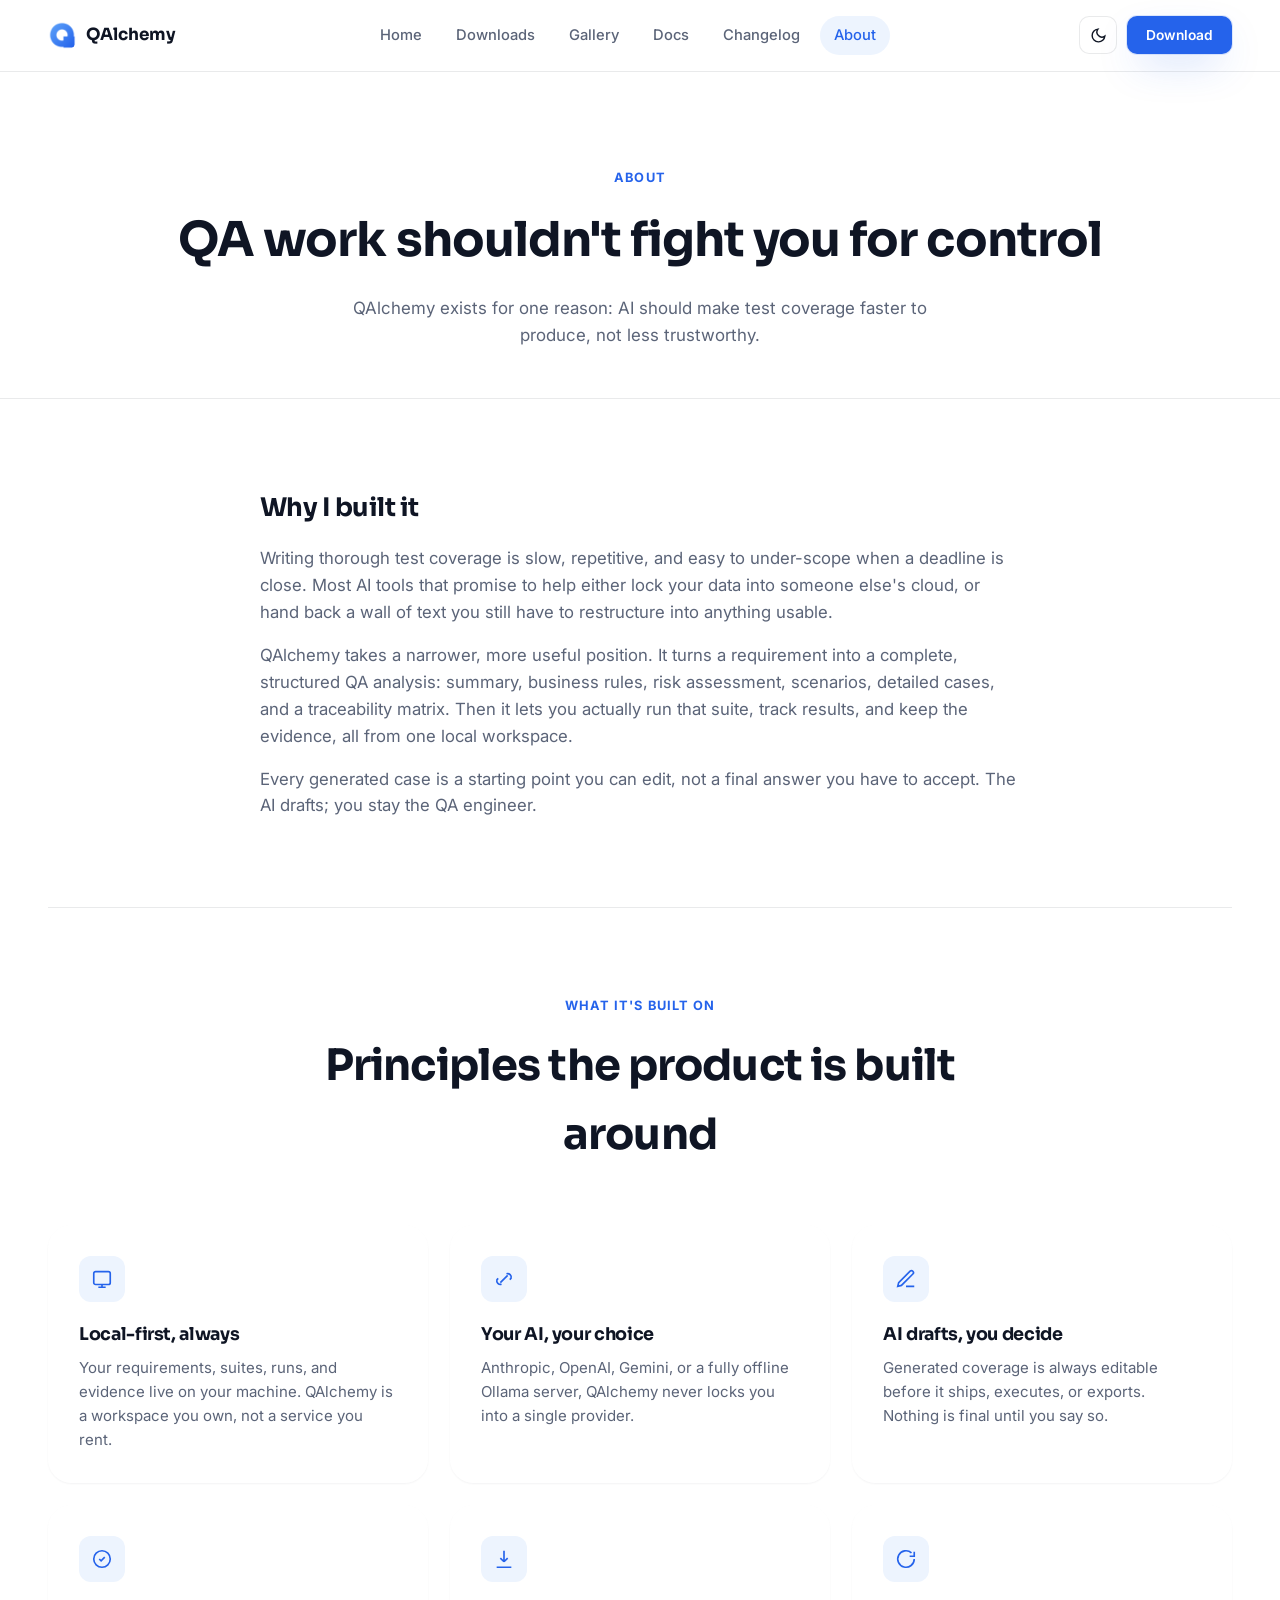
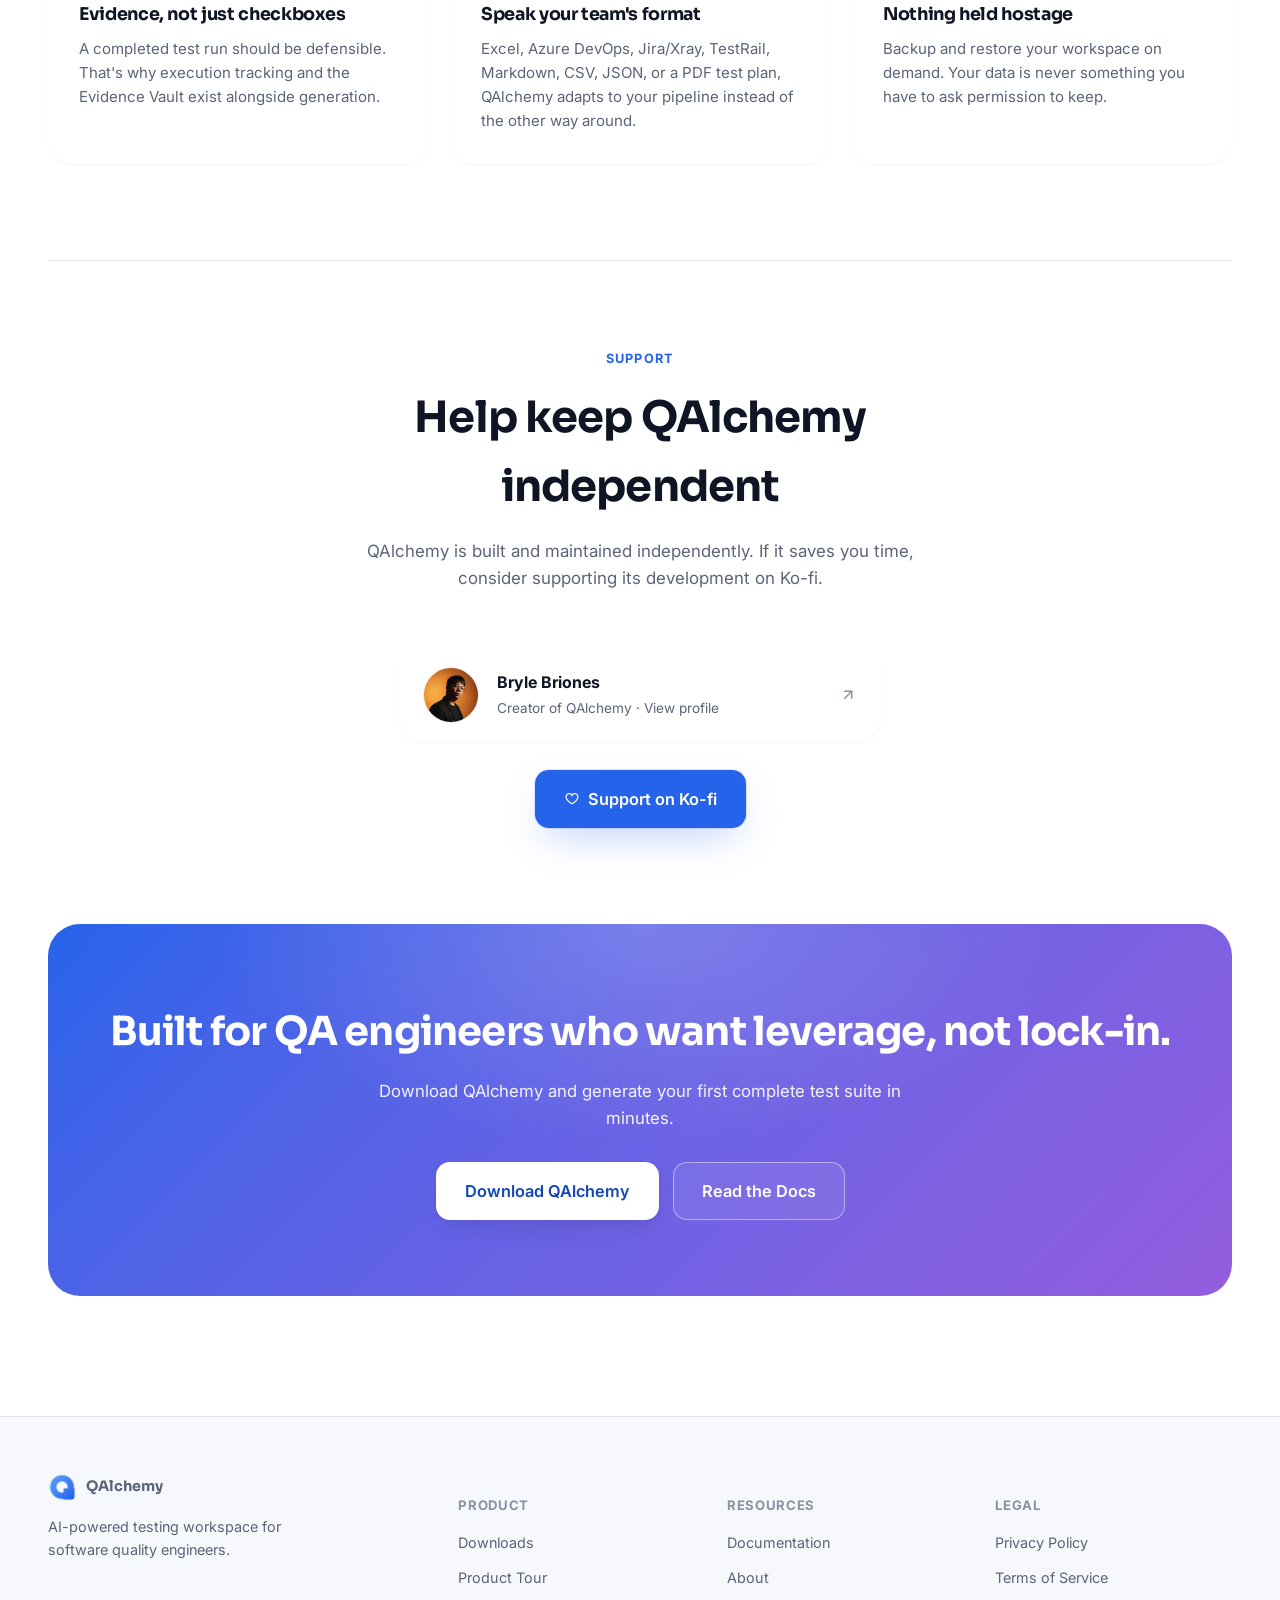
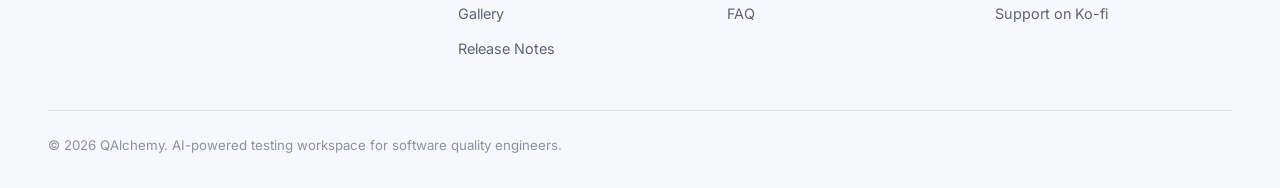
==== about.html @ 8764070a "Rebuild full multi-page marketing site Replaces the Coming Soon placeholder with a complete site: la" ====
<!DOCTYPE html>
<html lang="en">
<head>
<meta charset="UTF-8">
<meta name="viewport" content="width=device-width, initial-scale=1">
<title>About | QAlchemy</title>
<meta name="description" content="QAlchemy is a local-first desktop workspace that turns requirements into complete QA test suites, built for QA engineers who want AI leverage without giving up control.">
<link rel="canonical" href="https://qalchemy.vercel.app/about.html">
<meta property="og:type" content="website">
<meta property="og:site_name" content="QAlchemy">
<meta property="og:title" content="About | QAlchemy">
<meta property="og:description" content="QAlchemy is a local-first desktop workspace that turns requirements into complete QA test suites, built for QA engineers who want AI leverage without giving up control.">
<meta property="og:url" content="https://qalchemy.vercel.app/about.html">
<meta property="og:image" content="https://qalchemy.vercel.app/assets/screenshots/dashboard.png">
<meta name="twitter:card" content="summary_large_image">
<meta name="twitter:title" content="About | QAlchemy">
<meta name="twitter:description" content="QAlchemy is a local-first desktop workspace that turns requirements into complete QA test suites, built for QA engineers who want AI leverage without giving up control.">
<meta name="twitter:image" content="https://qalchemy.vercel.app/assets/screenshots/dashboard.png">
<meta name="theme-color" content="#3d5afe">
<link rel="icon" href="assets/qalchemy-logo.png">
<link rel="preconnect" href="https://fonts.googleapis.com">
<link rel="preconnect" href="https://fonts.gstatic.com" crossorigin>
<link href="https://fonts.googleapis.com/css2?family=Sora:wght@600;700;800&family=Inter:wght@400;500;600;700&family=JetBrains+Mono:wght@400;500&display=swap" rel="stylesheet">
<link rel="stylesheet" href="assets/css/main.css">
</head>
<body>

<header class="site-nav">
  <div class="wrap">
    <a href="index.html" class="brand">
      <img src="assets/qalchemy-logo.png" alt="QAlchemy logo">
      QAlchemy
    </a>
    <nav class="nav-links">
      <a href="index.html">Home</a>
      <a href="downloads.html">Downloads</a>
      <a href="gallery.html">Gallery</a>
      <a href="docs.html">Docs</a>
      <a href="changelog.html">Changelog</a>
      <a href="about.html" class="active">About</a>
    <a href="downloads.html" class="btn btn-primary mobile-cta">Download QAlchemy</a>
    </nav>
    <div class="nav-right">
      <button class="nav-toggle" id="navToggle" aria-label="Toggle menu" aria-expanded="false">
        <svg viewBox="0 0 24 24" fill="none" stroke="currentColor" stroke-width="2"><path d="M4 7h16M4 12h16M4 17h16"/></svg>
      </button>
      <button class="theme-btn" id="themeToggle" aria-label="Toggle dark mode">
        <svg id="iconMoon" viewBox="0 0 24 24" fill="none" stroke="currentColor" stroke-width="2"><path d="M21 12.79A9 9 0 1 1 11.21 3 7 7 0 0 0 21 12.79z"/></svg>
        <svg id="iconSun" style="display:none" viewBox="0 0 24 24" fill="none" stroke="currentColor" stroke-width="2"><circle cx="12" cy="12" r="4"/><path d="M12 2v2M12 20v2M4.93 4.93l1.41 1.41M17.66 17.66l1.41 1.41M2 12h2M20 12h2M6.34 17.66l-1.41 1.41M19.07 4.93l-1.41 1.41"/></svg>
      </button>
      <a href="downloads.html" class="btn btn-primary">Download</a>
    </div>
  </div>
</header>

<div class="page-header">
  <div class="wrap">
    <span class="kicker">About</span>
    <h1>QA work shouldn't fight you for control</h1>
    <p>QAlchemy exists for one reason: AI should make test coverage faster to produce, not less trustworthy.</p>
  </div>
</div>

<main class="wrap">

  <section style="padding: 88px 0; max-width: 760px; margin: 0 auto;">
    <div class="reveal">
      <h2 style="font-size:1.6rem; font-weight:700; margin-bottom:18px;">Why I built it</h2>
      <p style="color:var(--fg-muted); font-size:1.05rem; margin-bottom:16px;">Writing thorough test coverage is slow, repetitive, and easy to under-scope when a deadline is close. Most AI tools that promise to help either lock your data into someone else's cloud, or hand back a wall of text you still have to restructure into anything usable.</p>
      <p style="color:var(--fg-muted); font-size:1.05rem; margin-bottom:16px;">QAlchemy takes a narrower, more useful position. It turns a requirement into a complete, structured QA analysis: summary, business rules, risk assessment, scenarios, detailed cases, and a traceability matrix. Then it lets you actually run that suite, track results, and keep the evidence, all from one local workspace.</p>
      <p style="color:var(--fg-muted); font-size:1.05rem;">Every generated case is a starting point you can edit, not a final answer you have to accept. The AI drafts; you stay the QA engineer.</p>
    </div>
  </section>

  <section style="padding: 0 0 96px; border-top:1px solid var(--border);">
    <div class="section-head reveal" style="padding-top:88px;">
      <span class="kicker">What It's Built On</span>
      <h2>Principles the product is built around</h2>
    </div>
    <div class="card-grid reveal">
      <div class="feature-card">
        <div class="feature-icon"><svg viewBox="0 0 24 24" fill="none" stroke="currentColor" stroke-width="1.8"><rect x="3" y="4" width="18" height="14" rx="2"/><path d="M8 21h8M12 18v3"/></svg></div>
        <h3>Local-first, always</h3>
        <p>Your requirements, suites, runs, and evidence live on your machine. QAlchemy is a workspace you own, not a service you rent.</p>
      </div>
      <div class="feature-card">
        <div class="feature-icon"><svg viewBox="0 0 24 24" fill="none" stroke="currentColor" stroke-width="1.8"><path d="M14.7 6.3a4 4 0 015 5l-1.4 1.4M9.3 17.7a4 4 0 01-5-5l1.4-1.4"/><path d="M8 16l8-8"/></svg></div>
        <h3>Your AI, your choice</h3>
        <p>Anthropic, OpenAI, Gemini, or a fully offline Ollama server, QAlchemy never locks you into a single provider.</p>
      </div>
      <div class="feature-card">
        <div class="feature-icon"><svg viewBox="0 0 24 24" fill="none" stroke="currentColor" stroke-width="1.8"><path d="M12 20h9M16.5 3.5a2.1 2.1 0 013 3L7 19l-4 1 1-4z"/></svg></div>
        <h3>AI drafts, you decide</h3>
        <p>Generated coverage is always editable before it ships, executes, or exports. Nothing is final until you say so.</p>
      </div>
      <div class="feature-card">
        <div class="feature-icon"><svg viewBox="0 0 24 24" fill="none" stroke="currentColor" stroke-width="1.8"><path d="M9 12l2 2 4-4"/><circle cx="12" cy="12" r="9"/></svg></div>
        <h3>Evidence, not just checkboxes</h3>
        <p>A completed test run should be defensible. That's why execution tracking and the Evidence Vault exist alongside generation.</p>
      </div>
      <div class="feature-card">
        <div class="feature-icon"><svg viewBox="0 0 24 24" fill="none" stroke="currentColor" stroke-width="1.8"><path d="M12 3v12m0 0l4-4m-4 4l-4-4M4 21h16"/></svg></div>
        <h3>Speak your team's format</h3>
        <p>Excel, Azure DevOps, Jira/Xray, TestRail, Markdown, CSV, JSON, or a PDF test plan, QAlchemy adapts to your pipeline instead of the other way around.</p>
      </div>
      <div class="feature-card">
        <div class="feature-icon"><svg viewBox="0 0 24 24" fill="none" stroke="currentColor" stroke-width="1.8"><path d="M21 12a9 9 0 11-3-6.7M21 4v5h-5"/></svg></div>
        <h3>Nothing held hostage</h3>
        <p>Backup and restore your workspace on demand. Your data is never something you have to ask permission to keep.</p>
      </div>
    </div>
  </section>

  <section style="padding: 0 0 96px; border-top:1px solid var(--border);">
    <div class="section-head reveal" style="padding-top:88px; max-width:600px;">
      <span class="kicker">Support</span>
      <h2>Help keep QAlchemy independent</h2>
      <p>QAlchemy is built and maintained independently. If it saves you time, consider supporting its development on Ko-fi.</p>
    </div>

    <a href="https://bryle-briones.vercel.app/" target="_blank" rel="noopener noreferrer" class="creator-card reveal">
      <img src="assets/creator.JPG" alt="Bryle Briones, creator of QAlchemy" class="creator-avatar">
      <div class="creator-text">
        <span class="creator-name">Bryle Briones</span>
        <span class="creator-role">Creator of QAlchemy &middot; View profile</span>
      </div>
      <svg viewBox="0 0 24 24" fill="none" stroke="currentColor" stroke-width="2" class="creator-arrow"><path d="M7 17L17 7M7 7h10v10"/></svg>
    </a>

    <div class="reveal" style="display:flex; justify-content:center; margin-top:28px;">
      <a href="https://ko-fi.com/buraizuuu" target="_blank" rel="noopener noreferrer" class="btn btn-primary btn-lg">
        <svg viewBox="0 0 24 24" fill="none" stroke="currentColor" stroke-width="1.8"><path d="M20.8 8.6c0 5.5-8.8 10.6-8.8 10.6S3.2 14.1 3.2 8.6a4.6 4.6 0 018.8-1.9 4.6 4.6 0 018.8 1.9z"/></svg>
        Support on Ko-fi
      </a>
    </div>
  </section>

  <section style="padding: 0 0 120px;">
    <div class="cta-band reveal">
      <h2>Built for QA engineers who want leverage, not lock-in.</h2>
      <p>Download QAlchemy and generate your first complete test suite in minutes.</p>
      <div class="hero-actions">
        <a href="downloads.html" class="btn btn-primary btn-lg">Download QAlchemy</a>
        <a href="docs.html" class="btn btn-ghost btn-lg">Read the Docs</a>
      </div>
    </div>
  </section>

</main>

<footer>
  <div class="wrap">
    <div class="foot-grid">
      <div class="foot-col">
        <a href="index.html" class="brand" style="margin-bottom:14px;">
          <img src="assets/qalchemy-logo.png" alt="QAlchemy logo">
          QAlchemy
        </a>
        <p style="color: var(--fg-muted); font-size:0.9rem; max-width:280px; margin-top:12px;">AI-powered testing workspace for software quality engineers.</p>
      </div>
      <div class="foot-col">
        <h5>Product</h5>
        <ul>
          <li><a href="downloads.html">Downloads</a></li>
          <li><a href="index.html#showcase">Product Tour</a></li>
          <li><a href="gallery.html">Gallery</a></li>
          <li><a href="changelog.html">Release Notes</a></li>
        </ul>
      </div>
      <div class="foot-col">
        <h5>Resources</h5>
        <ul>
          <li><a href="docs.html">Documentation</a></li>
          <li><a href="about.html">About</a></li>
          <li><a href="docs.html#doc-faq">FAQ</a></li>
        </ul>
      </div>
      <div class="foot-col">
        <h5>Legal</h5>
        <ul>
          <li><a href="privacy.html">Privacy Policy</a></li>
          <li><a href="terms.html">Terms of Service</a></li>
          <li><a href="https://ko-fi.com/buraizuuu" target="_blank" rel="noopener noreferrer">Support on Ko-fi</a></li>
        </ul>
      </div>
    </div>
    <div class="foot-bottom">
      <span>&copy; 2026 QAlchemy. AI-powered testing workspace for software quality engineers.</span>
    </div>
  </div>
</footer>

<script src="assets/js/main.js"></script>
</body>
</html>
---- assets/css/main.css ----
/* ============================================================
   QAlchemy Marketing Site — Design System
   Premium SaaS aesthetic (Linear / Raycast / Supabase inspired)
   ============================================================ */

:root{
  /* ---- Light theme (default) ---- */
  --bg: #ffffff;
  --bg-subtle: #f6f8fc;
  --bg-inverted: #0b0e17;
  --surface: rgba(255,255,255,0.68);
  --surface-solid: #ffffff;
  --border: rgba(15,23,42,0.09);
  --border-strong: rgba(15,23,42,0.14);
  --fg: #0f1524;
  --fg-muted: #5b6478;
  --fg-faint: #8892a4;

  --primary: oklch(0.546 0.215 262.9);
  --primary-dark: oklch(0.44 0.19 262.9);
  --primary-light: oklch(0.9 0.045 258);
  --primary-tint: oklch(0.965 0.015 258);

  --accent-violet: oklch(0.6 0.19 300);
  --danger: oklch(0.577 0.245 27.325);
  --success: oklch(0.63 0.16 148);

  --radius-sm: 10px;
  --radius: 16px;
  --radius-lg: 24px;
  --radius-xl: 32px;

  --shadow-sm: 0 1px 2px rgba(15,23,42,0.05);
  --shadow-md: 0 12px 28px -10px rgba(15,23,42,0.14), 0 2px 8px -2px rgba(15,23,42,0.06);
  --shadow-lg: 0 32px 64px -16px rgba(15,23,42,0.20), 0 8px 24px -6px rgba(15,23,42,0.10);
  --shadow-glow: 0 0 0 1px oklch(0.546 0.215 262.9 / 0.14), 0 16px 40px -12px oklch(0.546 0.215 262.9 / 0.35);

  --glass-bg: rgba(255,255,255,0.62);
  --glass-border: rgba(255,255,255,0.55);
  --glass-blur: 18px;

  --font-display: 'Sora', 'Inter', ui-sans-serif, system-ui, sans-serif;
  --font-sans: 'Inter', ui-sans-serif, system-ui, -apple-system, "Segoe UI", sans-serif;
  --font-mono: 'JetBrains Mono', ui-monospace, "SFMono-Regular", Menlo, monospace;

  --max: 1240px;
  --nav-h: 72px;

  color-scheme: light;
}

:root[data-theme="dark"]{
  --bg: #0b0e17;
  --bg-subtle: #10141f;
  --bg-inverted: #ffffff;
  --surface: rgba(255,255,255,0.04);
  --surface-solid: #12172422;
  --border: rgba(255,255,255,0.09);
  --border-strong: rgba(255,255,255,0.16);
  --fg: #f2f4f9;
  --fg-muted: #a3aec4;
  --fg-faint: #6b7690;

  --primary: oklch(0.72 0.17 262.9);
  --primary-dark: oklch(0.6 0.19 262.9);
  --primary-light: oklch(0.3 0.07 262);
  --primary-tint: oklch(0.24 0.045 262);

  --shadow-sm: 0 1px 2px rgba(0,0,0,0.4);
  --shadow-md: 0 12px 28px -10px rgba(0,0,0,0.55);
  --shadow-lg: 0 32px 64px -16px rgba(0,0,0,0.65);
  --shadow-glow: 0 0 0 1px oklch(0.72 0.17 262.9 / 0.22), 0 16px 40px -12px oklch(0.72 0.17 262.9 / 0.45);

  --glass-bg: rgba(18,22,32,0.55);
  --glass-border: rgba(255,255,255,0.08);

  color-scheme: dark;
}

@media (prefers-color-scheme: dark){
  :root:not([data-theme="light"]){
    --bg: #0b0e17;
    --bg-subtle: #10141f;
    --bg-inverted: #ffffff;
    --surface: rgba(255,255,255,0.04);
    --surface-solid: #12172422;
    --border: rgba(255,255,255,0.09);
    --border-strong: rgba(255,255,255,0.16);
    --fg: #f2f4f9;
    --fg-muted: #a3aec4;
    --fg-faint: #6b7690;

    --primary: oklch(0.72 0.17 262.9);
    --primary-dark: oklch(0.6 0.19 262.9);
    --primary-light: oklch(0.3 0.07 262);
    --primary-tint: oklch(0.24 0.045 262);

    --shadow-sm: 0 1px 2px rgba(0,0,0,0.4);
    --shadow-md: 0 12px 28px -10px rgba(0,0,0,0.55);
    --shadow-lg: 0 32px 64px -16px rgba(0,0,0,0.65);
    --shadow-glow: 0 0 0 1px oklch(0.72 0.17 262.9 / 0.22), 0 16px 40px -12px oklch(0.72 0.17 262.9 / 0.45);

    --glass-bg: rgba(18,22,32,0.55);
    --glass-border: rgba(255,255,255,0.08);
    color-scheme: dark;
  }
}

*, *::before, *::after{ box-sizing: border-box; }
html{ scroll-behavior: smooth; }
body{
  margin: 0;
  background: var(--bg);
  color: var(--fg);
  font-family: var(--font-sans);
  font-size: 16px;
  line-height: 1.6;
  -webkit-font-smoothing: antialiased;
  overflow-x: hidden;
  transition: background .25s ease, color .25s ease, opacity .22s ease;
  opacity: 0;
}
body.page-ready{ opacity: 1; }
@media (prefers-reduced-motion: reduce){
  body{ opacity: 1; transition: background .25s ease, color .25s ease; }
}
img{ max-width: 100%; display: block; }
a{ color: inherit; text-decoration: none; }
::selection{ background: var(--primary-light); color: var(--fg); }
h1,h2,h3,h4{ font-family: var(--font-display); letter-spacing: -0.02em; margin: 0; }
p{ margin: 0; }
ul{ margin:0; padding:0; list-style:none; }
button{ font-family: inherit; }

.wrap{ max-width: var(--max); margin: 0 auto; padding: 0 28px; }
.mono{ font-family: var(--font-mono); }

/* Fade/slide-in on scroll */
.reveal{ opacity: 0; transform: translateY(18px); transition: opacity .6s cubic-bezier(.2,.7,.2,1), transform .6s cubic-bezier(.2,.7,.2,1); }
.reveal.is-visible{ opacity: 1; transform: translateY(0); }
@media (prefers-reduced-motion: reduce){
  .reveal{ opacity: 1; transform: none; transition: none; }
  html{ scroll-behavior: auto; }
}

/* ---------------- Nav ---------------- */
.site-nav{
  position: sticky; top: 0; z-index: 200;
  height: var(--nav-h);
  display: flex; align-items: center;
  background: var(--glass-bg);
  backdrop-filter: blur(var(--glass-blur)); -webkit-backdrop-filter: blur(var(--glass-blur));
  border-bottom: 1px solid var(--border);
}
.site-nav .wrap{ display:flex; align-items:center; justify-content:space-between; width:100%; }
.brand{ display:flex; align-items:center; gap:10px; font-weight:700; font-size:1.05rem; font-family: var(--font-display); }
.brand img{ height:28px; width:28px; border-radius:8px; }
.nav-links{ display:flex; align-items:center; gap:6px; }
.nav-links a{
  font-size:0.92rem; font-weight:500; color: var(--fg-muted); padding: 8px 14px; border-radius: 999px;
  transition: color .15s ease, background .15s ease;
}
.nav-links a:hover{ color: var(--fg); background: var(--surface); }
.nav-links a.active{ color: var(--primary); background: var(--primary-tint); }
.nav-right{ display:flex; align-items:center; gap:10px; }
.nav-right .btn{ padding: 9px 18px; font-size:0.86rem; border-radius:10px; height:38px; }
.nav-toggle{
  display:none; width:38px; height:38px; border-radius:10px; border:1px solid var(--border);
  background: var(--surface); align-items:center; justify-content:center; cursor:pointer; color: var(--fg); flex:none;
}
.nav-toggle svg{ width:18px; height:18px; }
a.mobile-cta{ display:none; }

.theme-btn{
  width:38px; height:38px; border-radius:10px; border:1px solid var(--border); background: var(--surface);
  display:flex; align-items:center; justify-content:center; cursor:pointer; color: var(--fg);
  transition: border-color .15s ease, transform .15s ease;
}
.theme-btn:hover{ border-color: var(--primary); }
.theme-btn svg{ width:17px; height:17px; }

/* ---------------- Buttons ---------------- */
.btn{
  display:inline-flex; align-items:center; justify-content:center; gap:8px;
  padding: 12px 22px; border-radius: 12px; font-weight:600; font-size:0.95rem;
  border:1px solid transparent; cursor:pointer; white-space:nowrap;
  transition: transform .15s ease, box-shadow .2s ease, background .2s ease, border-color .2s ease, color .2s ease;
}
.btn:active{ transform: scale(0.97); }
.btn-primary{ background: var(--primary); color:white; box-shadow: var(--shadow-glow); }
.btn-primary:hover{ background: var(--primary-dark); transform: translateY(-1px); }
.btn-ghost{ background: var(--surface); color: var(--fg); border-color: var(--border); }
.btn-ghost:hover{ border-color: var(--primary); color: var(--primary); }
.btn-lg{ padding: 15px 28px; font-size:1.02rem; border-radius:14px; }
.btn svg{ width:16px; height:16px; flex:none; }

/* ---------------- Hero ---------------- */
.hero{ position: relative; padding: 132px 0 64px; overflow: hidden; }
.hero::before{
  content:""; position:absolute; inset: -30% -10% auto -10%; height: 780px;
  background: radial-gradient(60% 60% at 50% 25%, var(--primary-light) 0%, transparent 72%);
  opacity: .65; z-index:-1; filter: blur(6px);
}
.hero-grid{ display:grid; grid-template-columns: 0.92fr 1.08fr; gap:52px; align-items:center; }
.hero-copy{ max-width: 520px; }
.badge{
  display:inline-flex; align-items:center; gap:8px; padding:7px 16px;
  border:1px solid var(--border); border-radius:999px; font-size:0.82rem; font-weight:600;
  color: var(--primary); background: var(--glass-bg); backdrop-filter: blur(var(--glass-blur));
  box-shadow: var(--shadow-sm);
}
.badge .dot{ width:6px; height:6px; border-radius:50%; background: var(--success); }
.hero h1{
  margin-top:26px; font-size: clamp(2.2rem, 3.6vw, 3.4rem); font-weight:700; line-height:1.1;
}
.hero h1 .grad{
  background: linear-gradient(100deg, var(--primary) 15%, var(--accent-violet) 90%);
  -webkit-background-clip:text; background-clip:text; color:transparent;
}
.hero p.lead{ margin-top:22px; font-size:1.12rem; color: var(--fg-muted); }
.hero-actions{ display:flex; gap:14px; margin-top:34px; flex-wrap:wrap; }
.hero-note{ margin-top:20px; font-size:0.85rem; color: var(--fg-faint); font-weight:500; }

.hero-visual{ position: relative; padding: 0 24px; }
@media (max-width: 980px){
  .hero-grid{ grid-template-columns: 1fr; text-align:center; }
  .hero-copy{ max-width: 640px; margin: 0 auto; }
  .hero-actions{ justify-content:center; }
  .hero-visual{ margin-top: 56px; }
}
.hero-stack{ position:relative; animation: hero-shot-float 7s ease-in-out infinite; }
@keyframes hero-shot-float{ 0%,100%{ transform: translateY(0); } 50%{ transform: translateY(-14px); } }
@media (prefers-reduced-motion: reduce){ .hero-stack{ animation: none; } }

.hero-shot-main{
  border-radius: var(--radius-lg); overflow:hidden; border:1px solid var(--border);
  box-shadow: var(--shadow-lg); background: var(--surface-solid); position:relative; z-index:3;
}
.hero-shot-main .browserbar{
  display:flex; align-items:center; gap:8px; padding:12px 16px; border-bottom:1px solid var(--border);
  background: var(--bg-subtle);
}
.hero-shot-main .dots{ display:flex; gap:6px; }
.hero-shot-main .dots span{ width:10px; height:10px; border-radius:50%; background: var(--border-strong); }
.hero-shot-main .dots span:nth-child(1){ background: oklch(0.68 0.19 25); }
.hero-shot-main .dots span:nth-child(2){ background: oklch(0.8 0.16 90); }
.hero-shot-main .dots span:nth-child(3){ background: oklch(0.72 0.17 148); }
.hero-shot-main .urlbar{ flex:1; text-align:center; font-size:0.78rem; color: var(--fg-faint); font-family: var(--font-mono); }
.hero-shot-main img{ width:100%; display:block; aspect-ratio: 1600 / 1000; object-fit: cover; background: var(--bg-subtle); }

.stack-shot{
  position:absolute; inset:0; border-radius: var(--radius-lg); overflow:hidden;
  border:1px solid var(--border); box-shadow: var(--shadow-md); background: var(--surface-solid);
}
.stack-shot img{ width:100%; height:100%; display:block; aspect-ratio: 1600 / 1000; object-fit: cover; object-position: top; background: var(--bg-subtle); }
.stack-back-1{ z-index:2; transform: translate(16px, 16px) rotate(2.5deg) scale(0.98); opacity:.85; }
.stack-back-2{ z-index:1; transform: translate(32px, 32px) rotate(5deg) scale(0.96); opacity:.6; }
@media (max-width: 640px){
  .stack-back-1{ transform: translate(10px, 10px) rotate(2deg) scale(0.98); }
  .stack-back-2{ transform: translate(20px, 20px) rotate(4deg) scale(0.96); }
}

/* ---------------- Sections ---------------- */
section{ padding: 108px 0; }
.section-head{ max-width: 700px; margin: 0 auto 56px; text-align:center; }
.section-head .kicker{
  color: var(--primary); font-weight:700; font-size:0.8rem; letter-spacing:.08em; text-transform:uppercase;
  display:block; margin-bottom:14px;
}
.section-head h2{ font-size: clamp(1.9rem, 3.6vw, 2.7rem); font-weight:700; }
.section-head p{ margin-top:16px; color: var(--fg-muted); font-size:1.06rem; }

/* ---------------- Providers strip ---------------- */
.providers-strip{ padding: 56px 0; border-top:1px solid var(--border); border-bottom:1px solid var(--border); background: var(--bg-subtle); }
.providers-strip p{ text-align:center; color: var(--fg-muted); font-size:0.92rem; margin-bottom: 34px; font-weight:500; }
.provider-row{ display:flex; align-items:center; justify-content:center; gap:56px; flex-wrap:wrap; }
.provider-chip{ display:flex; align-items:center; gap:10px; font-weight:700; font-size:1.05rem; color: var(--fg-muted); opacity:.85; transition: opacity .2s ease, color .2s ease; }
.provider-chip:hover{ opacity:1; color: var(--fg); }
.provider-chip svg{ width:26px; height:26px; }

/* ---------------- Showcase ---------------- */
.showcase-row{
  display:grid; grid-template-columns: 1fr 1fr; gap:72px; align-items:center; padding: 64px 0;
  border-bottom: 1px solid var(--border);
}
.showcase-row:last-child{ border-bottom:none; }
.showcase-row.reverse .showcase-text{ order:2; }
.showcase-row.reverse .showcase-media{ order:1; }
.showcase-text .kicker{ color: var(--primary); font-weight:700; font-size:0.78rem; letter-spacing:.08em; text-transform:uppercase; display:block; margin-bottom:12px; }
.showcase-text h3{ font-size:1.8rem; font-weight:700; margin-bottom:16px; }
.showcase-text p{ color: var(--fg-muted); font-size:1.03rem; margin-bottom:20px; }
.showcase-list{ display:flex; flex-direction:column; gap:11px; }
.showcase-list li{ display:flex; gap:10px; align-items:flex-start; font-size:0.95rem; }
.showcase-list svg{ width:18px; height:18px; color: var(--primary); flex:none; margin-top:2px; }
.showcase-media{
  border-radius: var(--radius-lg); overflow:hidden; border:1px solid var(--border); box-shadow: var(--shadow-lg);
  background: var(--surface-solid); transition: transform .35s cubic-bezier(.2,.7,.2,1), box-shadow .35s ease;
}
.showcase-media:hover{ transform: translateY(-6px); box-shadow: var(--shadow-glow); }
.showcase-media img{ width:100%; display:block; aspect-ratio: 1600 / 1000; object-fit: cover; background: var(--bg-subtle); }

/* ---------------- Feature cards (Why QAlchemy) ---------------- */
.card-grid{ display:grid; grid-template-columns: repeat(3, 1fr); gap:22px; }
.feature-card{
  background: var(--glass-bg); backdrop-filter: blur(var(--glass-blur));
  border:1px solid var(--glass-border); border-radius: var(--radius-lg);
  padding: 30px; box-shadow: var(--shadow-sm);
  transition: transform .25s ease, box-shadow .25s ease, border-color .25s ease;
}
.feature-card:hover{ transform: translateY(-5px); box-shadow: var(--shadow-md); border-color: var(--primary-light); }
.feature-icon{
  width:46px; height:46px; border-radius:12px; display:flex; align-items:center; justify-content:center;
  background: var(--primary-tint); color: var(--primary); margin-bottom:18px;
}
.feature-icon svg{ width:22px; height:22px; }
.feature-card h3{ font-size:1.1rem; font-weight:700; margin-bottom:8px; }
.feature-card p{ color: var(--fg-muted); font-size:0.94rem; }

/* ---------------- Export formats ---------------- */
.export-grid{ display:grid; grid-template-columns: repeat(4, 1fr); gap:18px; }
.export-card{
  display:flex; flex-direction:column; align-items:center; gap:12px; text-align:center;
  padding: 26px 16px; border:1px solid var(--border); border-radius: var(--radius);
  background: var(--surface); transition: transform .2s ease, border-color .2s ease, box-shadow .2s ease;
}
.export-card:hover{ transform: translateY(-4px); border-color: var(--primary-light); box-shadow: var(--shadow-md); }
.export-card .ico{ width:40px; height:40px; border-radius:10px; background: var(--primary-tint); color: var(--primary); display:flex; align-items:center; justify-content:center; }
.export-card .ico svg{ width:20px; height:20px; }
.export-card span{ font-weight:600; font-size:0.9rem; }

/* ---------------- Steps ---------------- */
.steps{ display:grid; grid-template-columns: repeat(4, 1fr); gap:24px; position:relative; }
.step{ position:relative; padding: 30px 24px; border:1px solid var(--border); border-radius: var(--radius-lg); background: var(--glass-bg); backdrop-filter: blur(var(--glass-blur)); }
.step .num{
  width:38px; height:38px; border-radius:10px; background: var(--primary); color:white; font-weight:700;
  display:flex; align-items:center; justify-content:center; margin-bottom:18px; font-size:1rem; box-shadow: var(--shadow-glow);
}
.step h4{ font-size:1.05rem; font-weight:700; margin-bottom:8px; }
.step p{ color: var(--fg-muted); font-size:0.9rem; }

/* ---------------- Final CTA ---------------- */
.cta-band{
  border-radius: var(--radius-xl); padding: 76px 48px; text-align:center; position:relative; overflow:hidden;
  background: linear-gradient(135deg, var(--primary) 0%, var(--accent-violet) 100%); color:white;
}
.cta-band::before{
  content:""; position:absolute; inset:0; background: radial-gradient(60% 100% at 50% 0%, rgba(255,255,255,.18), transparent 60%);
}
.cta-band h2{ font-size: clamp(1.7rem, 3.2vw, 2.5rem); font-weight:700; position:relative; }
.cta-band p{ margin-top:14px; opacity:.92; font-size:1.05rem; position:relative; max-width:560px; margin-left:auto; margin-right:auto; }
.cta-band .hero-actions{ justify-content:center; margin-top:30px; position:relative; }
.cta-band .btn-primary{ background:white; color: var(--primary-dark); box-shadow: var(--shadow-md); }
.cta-band .btn-primary:hover{ background: #f3f5ff; }
.cta-band .btn-ghost{ border-color: rgba(255,255,255,0.45); color:white; background: rgba(255,255,255,0.08); }
.cta-band .btn-ghost:hover{ background: rgba(255,255,255,0.18); }

/* ---------------- Footer ---------------- */
footer{ border-top:1px solid var(--border); padding: 56px 0 32px; background: var(--bg-subtle); }
.foot-grid{ display:grid; grid-template-columns: 1.6fr 1fr 1fr 1fr; gap:32px; }
.foot-col h5{ font-size:0.82rem; font-weight:700; margin-bottom:14px; color: var(--fg-faint); text-transform:uppercase; letter-spacing:.05em; }
.foot-col ul{ display:flex; flex-direction:column; gap:10px; }
.foot-col a{ color: var(--fg-muted); font-size:0.9rem; }
.foot-col a:hover{ color: var(--primary); }
.foot-bottom{
  margin-top:48px; padding-top:24px; border-top:1px solid var(--border);
  display:flex; justify-content:space-between; flex-wrap:wrap; gap:12px; color: var(--fg-faint); font-size:0.83rem;
}

/* ---------------- Page header (inner pages) ---------------- */
.page-header{ padding: 96px 0 48px; text-align:center; border-bottom:1px solid var(--border); }
.page-header .kicker{ color: var(--primary); font-weight:700; font-size:0.8rem; letter-spacing:.08em; text-transform:uppercase; display:block; margin-bottom:14px; }
.page-header h1{ font-size: clamp(2rem, 4vw, 3rem); font-weight:700; }
.page-header p{ margin-top:16px; color: var(--fg-muted); font-size:1.06rem; max-width:640px; margin-left:auto; margin-right:auto; }

/* ---------------- Gallery (gallery.html) ---------------- */
.gallery-grid{ display:grid; grid-template-columns: 1fr; gap:88px; }
.gallery-item{ display:grid; grid-template-columns: 1fr 1.5fr; gap:48px; align-items:center; }
.gallery-item.reverse{ direction: rtl; }
.gallery-item.reverse > *{ direction: ltr; }
.gallery-caption .kicker{ color: var(--primary); font-weight:700; font-size:0.78rem; letter-spacing:.08em; text-transform:uppercase; display:block; margin-bottom:10px; }
.gallery-caption h3{ font-size:1.5rem; font-weight:700; margin-bottom:14px; }
.gallery-caption p{ color: var(--fg-muted); font-size:0.98rem; margin-bottom:16px; }
.gallery-caption ul{ display:flex; flex-direction:column; gap:9px; }
.gallery-caption li{ display:flex; gap:9px; align-items:flex-start; font-size:0.92rem; color: var(--fg-muted); }
.gallery-caption li svg{ width:16px; height:16px; color: var(--primary); flex:none; margin-top:3px; }
.gallery-media{
  border-radius: var(--radius-lg); overflow:hidden; border:1px solid var(--border); box-shadow: var(--shadow-lg);
  background: var(--surface-solid); transition: transform .3s ease;
}
.gallery-media:hover{ transform: scale(1.015); }
.gallery-media img{ width:100%; display:block; aspect-ratio: 1600 / 1000; object-fit: cover; background: var(--bg-subtle); }
@media (max-width: 900px){
  .gallery-item, .gallery-item.reverse{ grid-template-columns: 1fr; direction: ltr; }
}

/* ---------------- Docs page ---------------- */
.docs-shell{ display:grid; grid-template-columns: 250px 1fr; gap:52px; align-items:start; padding: 64px 0 120px; }
.docs-toc{ position: sticky; top: calc(var(--nav-h) + 20px); display:flex; flex-direction:column; gap:4px; max-height: calc(100vh - 120px); overflow-y:auto; padding-right:8px; }
.docs-toc .toc-title{ font-size:0.74rem; font-weight:700; text-transform:uppercase; letter-spacing:.06em; color: var(--fg-faint); margin:16px 0 6px; }
.docs-toc .toc-title:first-child{ margin-top:0; }
.docs-toc a{ font-size:0.88rem; color: var(--fg-muted); padding:7px 11px; border-radius:9px; border-left:2px solid transparent; }
.docs-toc a:hover{ color: var(--fg); background: var(--surface); }
.docs-toc a.active{ color: var(--primary); border-left-color: var(--primary); background: var(--primary-tint); font-weight:600; }

.docs-content article{ margin-bottom:68px; scroll-margin-top: calc(var(--nav-h) + 20px); }
.docs-content h2{ font-size:1.75rem; font-weight:700; margin-bottom:10px; display:flex; align-items:center; gap:13px; }
.docs-content h2 .docs-icon{ width:38px; height:38px; border-radius:10px; background: var(--primary-tint); color: var(--primary); display:flex; align-items:center; justify-content:center; flex:none; }
.docs-content h2 .docs-icon svg{ width:19px; height:19px; }
.docs-content .docs-sub{ color: var(--fg-muted); margin-bottom:26px; font-size:1.02rem; max-width:660px; }
.docs-content h3{ font-size:1.12rem; font-weight:700; margin:30px 0 12px; }
.docs-content p{ color: var(--fg-muted); margin-bottom:13px; max-width:720px; }
.docs-content ol, .docs-content ul{ margin:0 0 18px 22px; color: var(--fg-muted); max-width:720px; list-style:disc; }
.docs-content ol{ list-style:decimal; }
.docs-content li{ margin-bottom:9px; }
.docs-content li strong{ color: var(--fg); }
.docs-media{ border-radius: var(--radius-lg); overflow:hidden; border:1px solid var(--border); box-shadow: var(--shadow-md); margin:22px 0 30px; max-width:840px; background: var(--surface-solid); }
.docs-media img{ width:100%; display:block; aspect-ratio: 1600 / 1000; object-fit: cover; background: var(--bg-subtle); }
.docs-callout{
  display:flex; gap:13px; background: var(--glass-bg); backdrop-filter: blur(var(--glass-blur));
  border:1px solid var(--border); border-left:3px solid var(--primary);
  padding:15px 18px; border-radius:12px; margin:20px 0; max-width:720px; font-size:0.92rem; color: var(--fg-muted);
}
.docs-callout svg{ width:19px; height:19px; color: var(--primary); flex:none; margin-top:2px; }
@media (max-width: 980px){
  .docs-shell{ grid-template-columns: 1fr; }
  .docs-toc{ position:relative; top:0; max-height:none; flex-direction:row; flex-wrap:wrap; margin-bottom:32px; }
  .docs-toc .toc-title{ width:100%; margin:6px 0 0; }
}

/* ---------------- Changelog ---------------- */
.changelog-list{ display:flex; flex-direction:column; gap:0; max-width: 820px; margin: 0 auto; padding: 72px 0 120px; }
.release{ position:relative; padding: 0 0 56px 40px; border-left: 2px solid var(--border); }
.release:last-child{ border-left-color: transparent; padding-bottom:0; }
.release::before{
  content:""; position:absolute; left:-7px; top:2px; width:12px; height:12px; border-radius:50%;
  background: var(--primary); box-shadow: 0 0 0 4px var(--primary-tint);
}
.release-head{ display:flex; align-items:baseline; gap:14px; margin-bottom:14px; flex-wrap:wrap; }
.release-version{ font-family: var(--font-display); font-size:1.4rem; font-weight:700; }
.release-date{ color: var(--fg-faint); font-size:0.86rem; font-weight:500; }
.release-badge{ font-size:0.72rem; font-weight:700; padding:3px 10px; border-radius:999px; background: var(--primary-tint); color: var(--primary); text-transform:uppercase; letter-spacing:.04em; }
.release ul{ display:flex; flex-direction:column; gap:10px; }
.release li{ display:flex; gap:10px; align-items:flex-start; font-size:0.96rem; color: var(--fg-muted); }
.release li svg{ width:17px; height:17px; color: var(--primary); flex:none; margin-top:3px; }

/* ---------------- Preflight row (Downloads) ---------------- */
.preflight-row{ display:flex; gap:16px; align-items:stretch; max-width:920px; margin:24px auto 0; }
.preflight-row > a{ flex:1; }
@media (max-width: 800px){
  .preflight-row{ flex-direction:column; max-width:560px; }
}

/* ---------------- VirusTotal badge (Downloads) ---------------- */
.vt-badge{
  display:flex; align-items:flex-start; gap:12px; padding:14px 18px; border-radius: var(--radius);
  background: color-mix(in oklch, var(--success) 10%, var(--bg-subtle));
  border:1px solid color-mix(in oklch, var(--success) 30%, var(--border));
  font-size:0.88rem; color: var(--fg-muted); transition: border-color .2s ease, transform .2s ease;
}
.vt-badge:hover{ transform: translateY(-2px); border-color: var(--success); }
.vt-icon{ width:22px; height:22px; flex:none; color: var(--success); margin-top:1px; }
.vt-icon svg{ width:100%; height:100%; }
.vt-text{ display:flex; flex-direction:column; gap:3px; }
.vt-text strong{ color: var(--fg); }
.vt-sub{ font-size:0.8rem; color: var(--fg-faint); }

/* ---------------- Preflight SmartScreen note (Downloads) ---------------- */
.preflight-note{
  display:flex; align-items:flex-start; gap:12px; padding:14px 18px; border-radius: var(--radius);
  background: color-mix(in oklch, oklch(0.8 0.16 90) 14%, var(--bg-subtle));
  border:1px solid color-mix(in oklch, oklch(0.8 0.16 90) 35%, var(--border));
  font-size:0.88rem; color: var(--fg-muted); transition: border-color .2s ease, transform .2s ease;
}
.preflight-note:hover{ transform: translateY(-2px); border-color: oklch(0.8 0.16 90); }
.preflight-note strong{ color: var(--fg); }
.preflight-icon{ width:22px; height:22px; flex:none; color: oklch(0.6 0.16 70); margin-top:1px; }
.preflight-icon svg{ width:100%; height:100%; }

/* ---------------- SmartScreen mockup (Downloads) ---------------- */
.smartscreen-mock{
  border-radius: var(--radius-lg); overflow:hidden; border:1px solid var(--border-strong);
  box-shadow: var(--shadow-lg); background: #f3f3f3; font-family: 'Segoe UI', var(--font-sans);
}
.ss-titlebar{
  display:flex; align-items:center; gap:12px; padding:20px 24px; background:#0d47a1; color:#fff;
  font-size:1.1rem; font-weight:600;
}
.ss-shield{ width:32px; height:32px; flex:none; color:#ffd54a; }
.ss-shield svg{ width:100%; height:100%; }
.ss-body{ padding:20px 24px; color:#1a1a1a; }
.ss-body p{ font-size:0.92rem; line-height:1.6; margin-bottom:16px; color:#333; }
.ss-appinfo{ font-size:0.85rem; color:#444; line-height:1.7; }
.ss-label{ color:#777; }
.ss-actions{ display:flex; justify-content:space-between; align-items:center; padding:16px 24px 22px; }
.ss-link{ color:#0d47a1; font-size:0.9rem; font-weight:600; text-decoration:underline; cursor:default; }
.ss-btn{
  display:inline-flex; align-items:center; justify-content:center; padding:9px 22px; border-radius:2px;
  background:#e0e0e0; color:#1a1a1a; font-size:0.88rem; font-weight:600; cursor:default;
}
:root[data-theme="dark"] .smartscreen-mock{ background:#2b2b2b; }
:root[data-theme="dark"] .ss-body{ color:#e8e8e8; }
:root[data-theme="dark"] .ss-body p{ color:#d0d0d0; }
:root[data-theme="dark"] .ss-appinfo{ color:#ccc; }
:root[data-theme="dark"] .ss-btn{ background:#454545; color:#f0f0f0; }
@media (prefers-color-scheme: dark){
  :root:not([data-theme="light"]) .smartscreen-mock{ background:#2b2b2b; }
  :root:not([data-theme="light"]) .ss-body{ color:#e8e8e8; }
  :root:not([data-theme="light"]) .ss-body p{ color:#d0d0d0; }
  :root:not([data-theme="light"]) .ss-appinfo{ color:#ccc; }
  :root:not([data-theme="light"]) .ss-btn{ background:#454545; color:#f0f0f0; }
}

/* ---------------- Creator card (About / Support) ---------------- */
.creator-card{
  display:flex; align-items:center; gap:18px; max-width:480px; margin:0 auto;
  padding:18px 22px; border-radius: var(--radius-lg);
  background: var(--glass-bg); backdrop-filter: blur(var(--glass-blur)); -webkit-backdrop-filter: blur(var(--glass-blur));
  border:1px solid var(--glass-border); box-shadow: var(--shadow-sm);
  transition: transform .2s ease, box-shadow .2s ease, border-color .2s ease;
}
.creator-card:hover{ transform: translateY(-3px); box-shadow: var(--shadow-md); border-color: var(--primary-light); }
.creator-avatar{ width:56px; height:56px; border-radius:50%; object-fit:cover; flex:none; border:1px solid var(--border); }
.creator-text{ display:flex; flex-direction:column; gap:3px; min-width:0; flex:1; }
.creator-name{ font-weight:700; font-size:1rem; color: var(--fg); }
.creator-role{ font-size:0.85rem; color: var(--fg-muted); }
.creator-arrow{ width:18px; height:18px; color: var(--fg-faint); flex:none; }

/* ---------------- Privacy / legal ---------------- */
.legal{ max-width: 760px; margin: 0 auto; padding: 72px 0 120px; }
.legal h2{ font-size:1.15rem; font-weight:700; margin:34px 0 12px; }
.legal p, .legal li{ color: var(--fg-muted); margin-bottom:12px; }
.legal ul{ margin:0 0 16px 20px; list-style:disc; }
.legal strong{ color: var(--fg); }

@media (max-width: 980px){
  .card-grid{ grid-template-columns: repeat(2,1fr); }
  .export-grid{ grid-template-columns: repeat(3,1fr); }
}
@media (max-width: 760px){
  .nav-toggle{ display:flex; }
  .nav-right > a.btn-primary{ display:none; }
  .nav-links{
    display:none; position:absolute; top:var(--nav-h); left:0; right:0; z-index:150;
    flex-direction:column; align-items:stretch; gap:2px;
    background: var(--bg); border-bottom:1px solid var(--border); padding:12px 20px 20px; box-shadow: var(--shadow-lg);
    overflow:hidden; max-height:calc(100vh - var(--nav-h)); overflow-y:auto;
  }
  .nav-links.is-open{ display:flex; }
  .nav-links a{ padding:12px 14px; border-radius:10px; font-size:0.98rem; }
  .nav-links a.mobile-cta{ display:flex; justify-content:center; margin-top:10px; color:white; }
  .showcase-row{ grid-template-columns: 1fr; gap:32px; }
  .showcase-row.reverse .showcase-text{ order:1; }
  .showcase-row.reverse .showcase-media{ order:2; }
  .card-grid{ grid-template-columns: 1fr; }
  .export-grid{ grid-template-columns: repeat(2,1fr); }
  .steps{ grid-template-columns: 1fr 1fr; }
  .foot-grid{ grid-template-columns: 1fr 1fr; }
  .cta-band{ padding: 52px 24px; }
  section{ padding: 76px 0; }
  .provider-row{ gap:32px; }
}
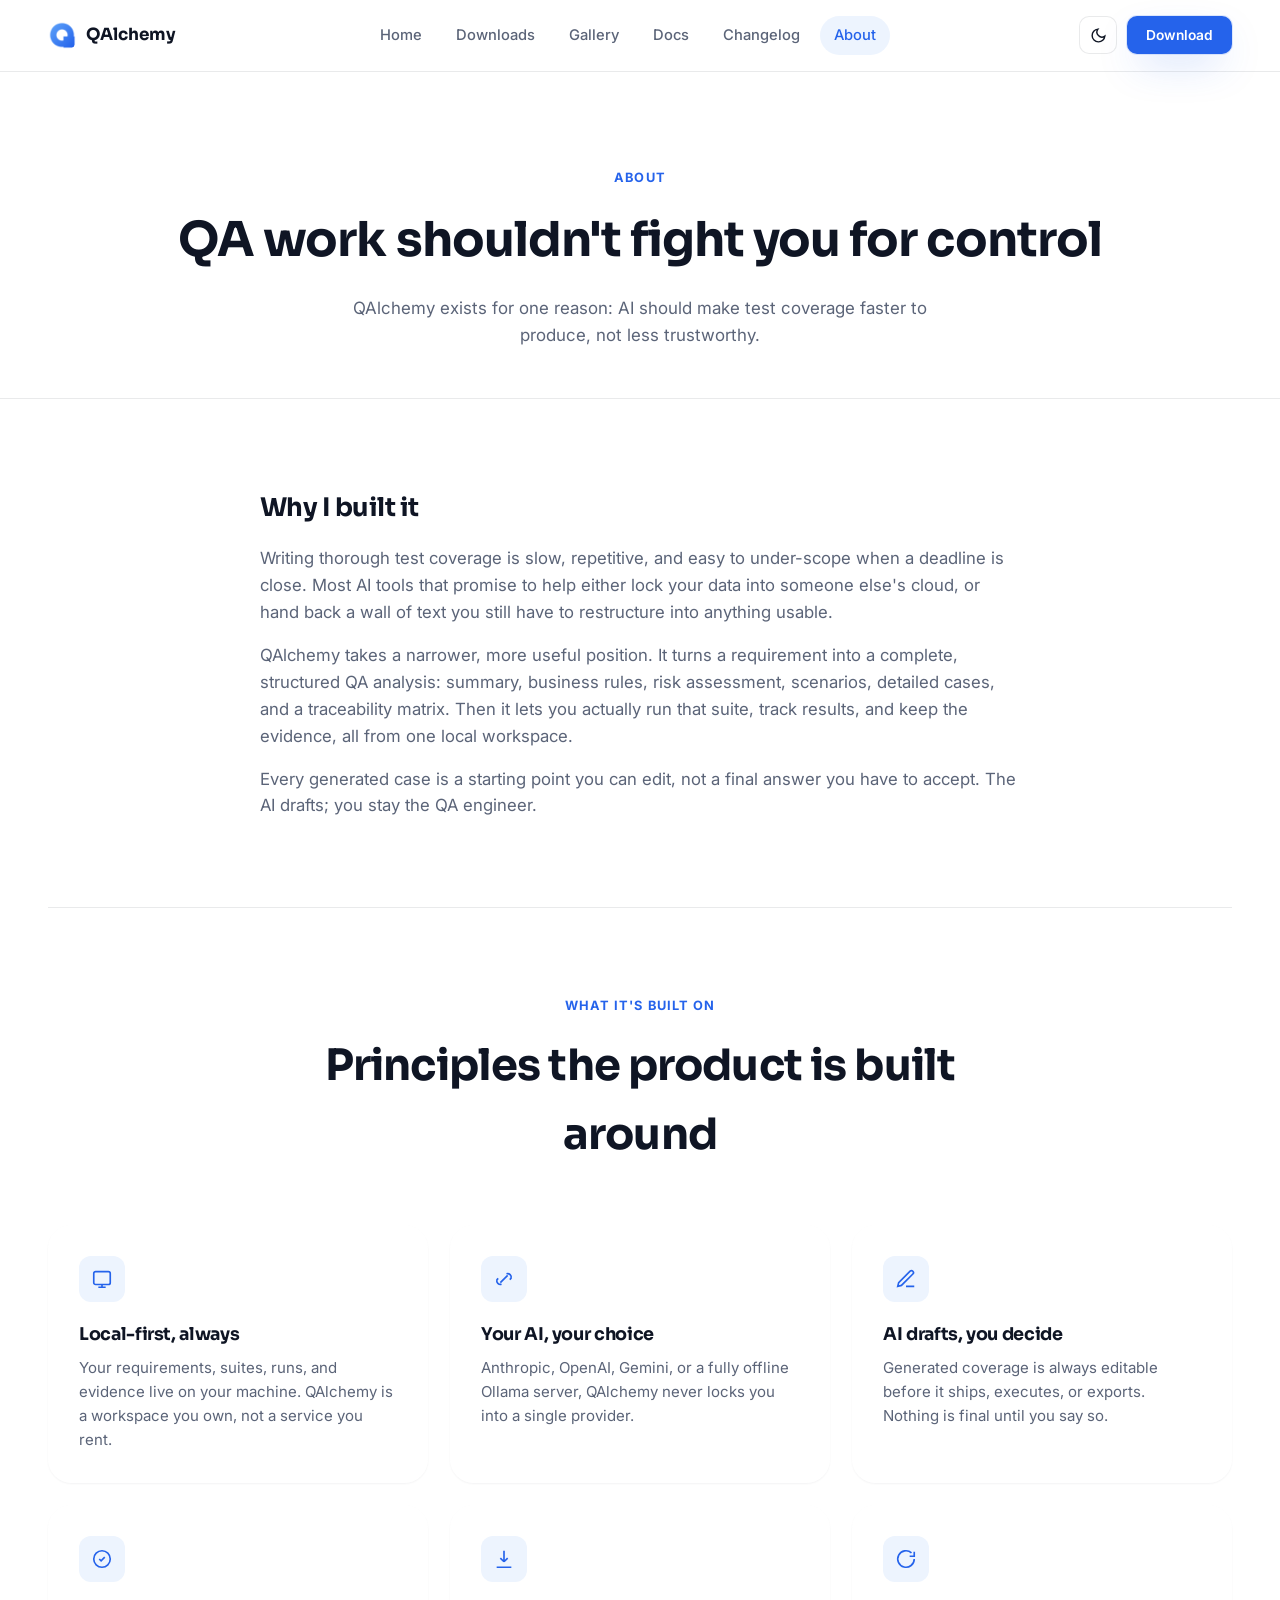
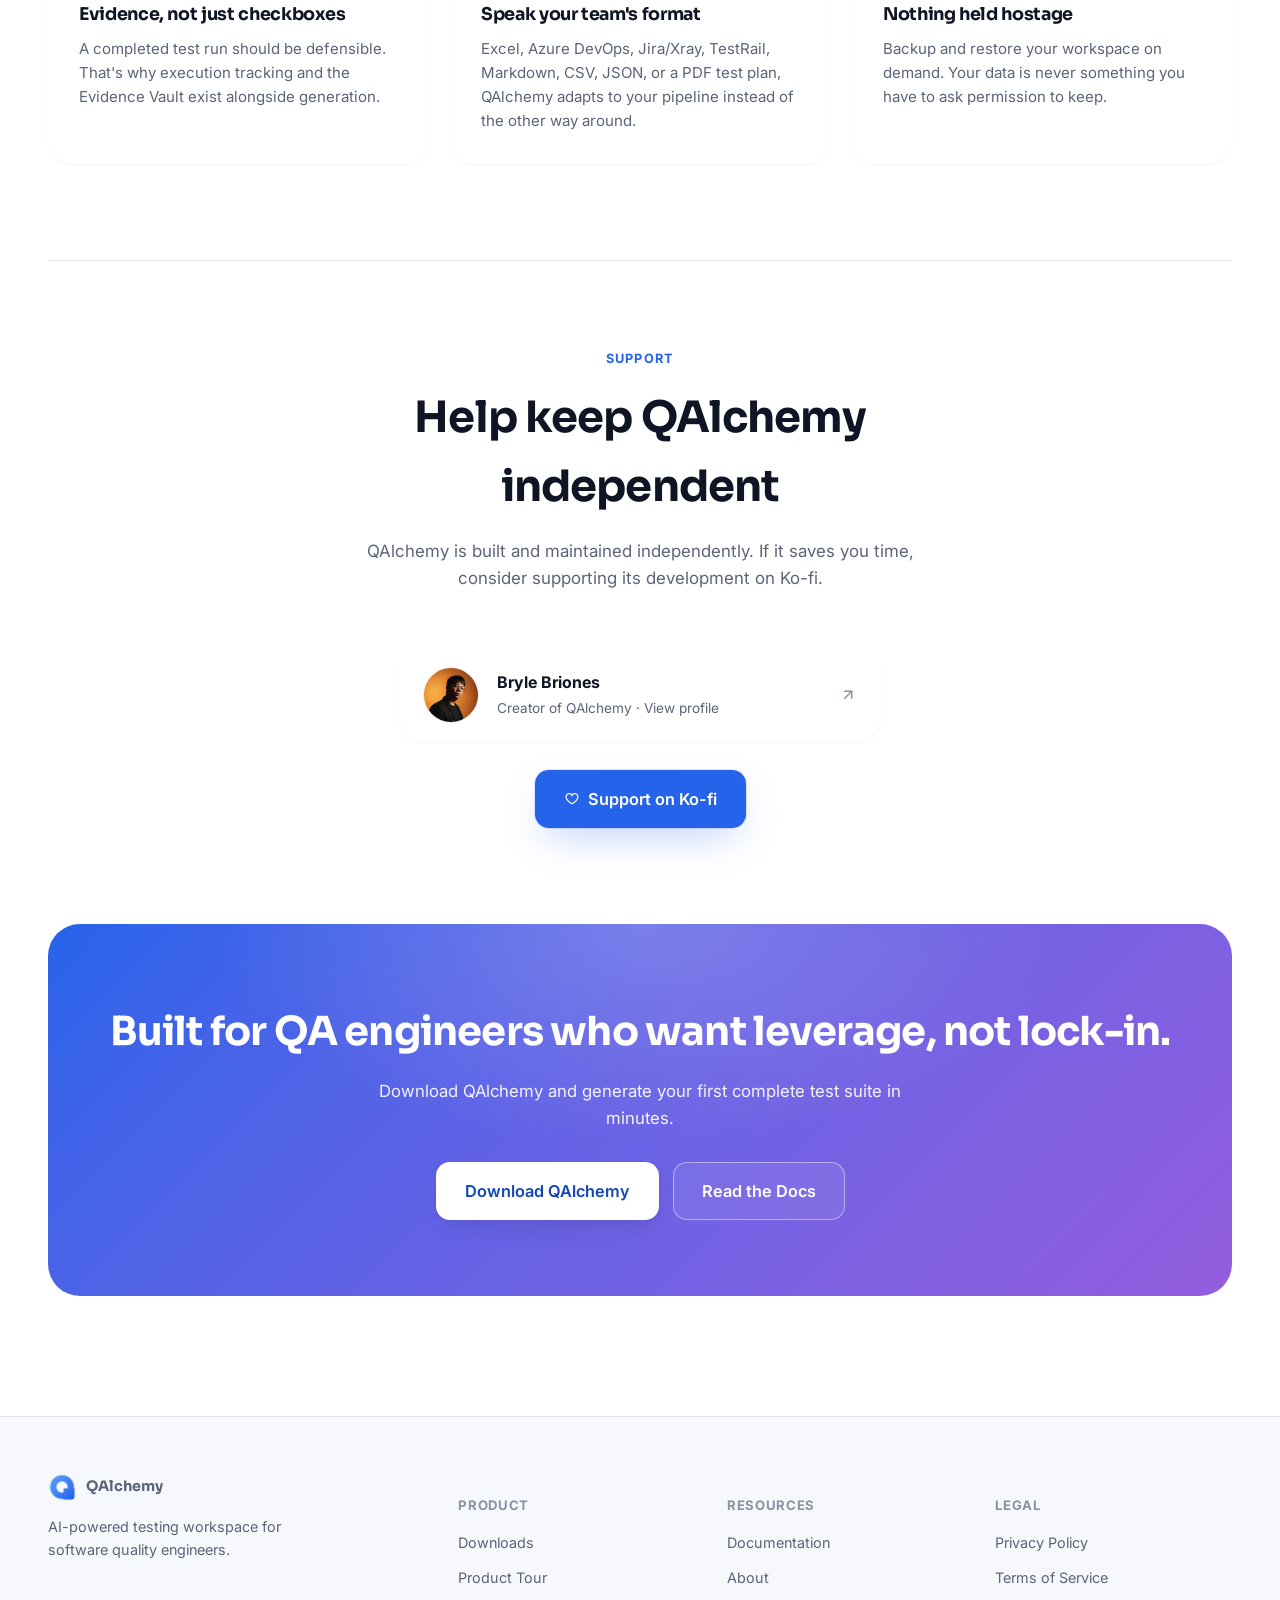
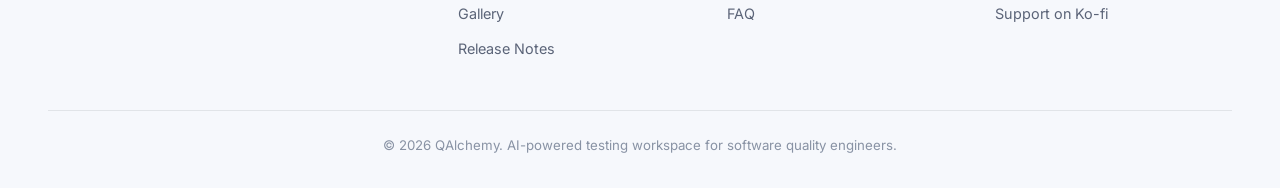
==== commit 529377f3: "Polish hero, mobile downloads page, and shared site chrome - Fix downloads.html mobile layout: repla" ====
--- a/about.html
+++ b/about.html
@@ -5,12 +5,12 @@
 <meta name="viewport" content="width=device-width, initial-scale=1">
 <title>About | QAlchemy</title>
 <meta name="description" content="QAlchemy is a local-first desktop workspace that turns requirements into complete QA test suites, built for QA engineers who want AI leverage without giving up control.">
-<link rel="canonical" href="https://qalchemy.vercel.app/about.html">
+<link rel="canonical" href="https://qalchemy.vercel.app/about">
 <meta property="og:type" content="website">
 <meta property="og:site_name" content="QAlchemy">
 <meta property="og:title" content="About | QAlchemy">
 <meta property="og:description" content="QAlchemy is a local-first desktop workspace that turns requirements into complete QA test suites, built for QA engineers who want AI leverage without giving up control.">
-<meta property="og:url" content="https://qalchemy.vercel.app/about.html">
+<meta property="og:url" content="https://qalchemy.vercel.app/about">
 <meta property="og:image" content="https://qalchemy.vercel.app/assets/screenshots/dashboard.png">
 <meta name="twitter:card" content="summary_large_image">
 <meta name="twitter:title" content="About | QAlchemy">
@@ -27,18 +27,18 @@
 
 <header class="site-nav">
   <div class="wrap">
-    <a href="index.html" class="brand">
+    <a href="/" class="brand">
       <img src="assets/qalchemy-logo.png" alt="QAlchemy logo">
       QAlchemy
     </a>
     <nav class="nav-links">
-      <a href="index.html">Home</a>
-      <a href="downloads.html">Downloads</a>
-      <a href="gallery.html">Gallery</a>
-      <a href="docs.html">Docs</a>
-      <a href="changelog.html">Changelog</a>
-      <a href="about.html" class="active">About</a>
-    <a href="downloads.html" class="btn btn-primary mobile-cta">Download QAlchemy</a>
+      <a href="/">Home</a>
+      <a href="downloads">Downloads</a>
+      <a href="gallery">Gallery</a>
+      <a href="docs">Docs</a>
+      <a href="changelog">Changelog</a>
+      <a href="about" class="active">About</a>
+    <a href="downloads" class="btn btn-primary mobile-cta">Download QAlchemy</a>
     </nav>
     <div class="nav-right">
       <button class="nav-toggle" id="navToggle" aria-label="Toggle menu" aria-expanded="false">
@@ -48,7 +48,7 @@
         <svg id="iconMoon" viewBox="0 0 24 24" fill="none" stroke="currentColor" stroke-width="2"><path d="M21 12.79A9 9 0 1 1 11.21 3 7 7 0 0 0 21 12.79z"/></svg>
         <svg id="iconSun" style="display:none" viewBox="0 0 24 24" fill="none" stroke="currentColor" stroke-width="2"><circle cx="12" cy="12" r="4"/><path d="M12 2v2M12 20v2M4.93 4.93l1.41 1.41M17.66 17.66l1.41 1.41M2 12h2M20 12h2M6.34 17.66l-1.41 1.41M19.07 4.93l-1.41 1.41"/></svg>
       </button>
-      <a href="downloads.html" class="btn btn-primary">Download</a>
+      <a href="downloads" class="btn btn-primary">Download</a>
     </div>
   </div>
 </header>
@@ -140,8 +140,8 @@
       <h2>Built for QA engineers who want leverage, not lock-in.</h2>
       <p>Download QAlchemy and generate your first complete test suite in minutes.</p>
       <div class="hero-actions">
-        <a href="downloads.html" class="btn btn-primary btn-lg">Download QAlchemy</a>
-        <a href="docs.html" class="btn btn-ghost btn-lg">Read the Docs</a>
+        <a href="downloads" class="btn btn-primary btn-lg">Download QAlchemy</a>
+        <a href="docs" class="btn btn-ghost btn-lg">Read the Docs</a>
       </div>
     </div>
   </section>
@@ -152,7 +152,7 @@
   <div class="wrap">
     <div class="foot-grid">
       <div class="foot-col">
-        <a href="index.html" class="brand" style="margin-bottom:14px;">
+        <a href="/" class="brand" style="margin-bottom:14px;">
           <img src="assets/qalchemy-logo.png" alt="QAlchemy logo">
           QAlchemy
         </a>
@@ -161,31 +161,31 @@
       <div class="foot-col">
         <h5>Product</h5>
         <ul>
-          <li><a href="downloads.html">Downloads</a></li>
-          <li><a href="index.html#showcase">Product Tour</a></li>
-          <li><a href="gallery.html">Gallery</a></li>
-          <li><a href="changelog.html">Release Notes</a></li>
+          <li><a href="downloads">Downloads</a></li>
+          <li><a href="/#showcase">Product Tour</a></li>
+          <li><a href="gallery">Gallery</a></li>
+          <li><a href="changelog">Release Notes</a></li>
         </ul>
       </div>
       <div class="foot-col">
         <h5>Resources</h5>
         <ul>
-          <li><a href="docs.html">Documentation</a></li>
-          <li><a href="about.html">About</a></li>
-          <li><a href="docs.html#doc-faq">FAQ</a></li>
+          <li><a href="docs">Documentation</a></li>
+          <li><a href="about">About</a></li>
+          <li><a href="docs#doc-faq">FAQ</a></li>
         </ul>
       </div>
       <div class="foot-col">
         <h5>Legal</h5>
         <ul>
-          <li><a href="privacy.html">Privacy Policy</a></li>
-          <li><a href="terms.html">Terms of Service</a></li>
+          <li><a href="privacy">Privacy Policy</a></li>
+          <li><a href="terms">Terms of Service</a></li>
           <li><a href="https://ko-fi.com/buraizuuu" target="_blank" rel="noopener noreferrer">Support on Ko-fi</a></li>
         </ul>
       </div>
     </div>
     <div class="foot-bottom">
-      <span>&copy; 2026 QAlchemy. AI-powered testing workspace for software quality engineers.</span>
+      <span>&copy; <span class="js-year">2026</span> QAlchemy. AI-powered testing workspace for software quality engineers.</span>
     </div>
   </div>
 </footer>
--- a/assets/css/main.css
+++ b/assets/css/main.css
@@ -195,21 +195,45 @@
 .btn svg{ width:16px; height:16px; flex:none; }
 
 /* ---------------- Hero ---------------- */
-.hero{ position: relative; padding: 132px 0 64px; overflow: hidden; }
+.hero{
+  position: relative; overflow: hidden;
+  min-height: calc(100vh - var(--nav-h)); min-height: calc(100svh - var(--nav-h));
+  display:flex; align-items:center;
+  padding: 24px 0 48px;
+}
 .hero::before{
   content:""; position:absolute; inset: -30% -10% auto -10%; height: 780px;
   background: radial-gradient(60% 60% at 50% 25%, var(--primary-light) 0%, transparent 72%);
   opacity: .65; z-index:-1; filter: blur(6px);
 }
-.hero-grid{ display:grid; grid-template-columns: 0.92fr 1.08fr; gap:52px; align-items:center; }
-.hero-copy{ max-width: 520px; }
+.hero::after{
+  content:""; position:absolute; inset:0; z-index:-1;
+  background-image: radial-gradient(var(--border-strong) 1px, transparent 1px);
+  background-size: 28px 28px;
+  -webkit-mask-image: radial-gradient(70% 60% at 50% 15%, black 0%, transparent 75%);
+  mask-image: radial-gradient(70% 60% at 50% 15%, black 0%, transparent 75%);
+  opacity:.6;
+}
+.hero-grid{ display:grid; grid-template-columns: 42fr 58fr; gap:52px; align-items:center; }
+.hero-copy{ max-width: 500px; }
 .badge{
   display:inline-flex; align-items:center; gap:8px; padding:7px 16px;
   border:1px solid var(--border); border-radius:999px; font-size:0.82rem; font-weight:600;
   color: var(--primary); background: var(--glass-bg); backdrop-filter: blur(var(--glass-blur));
   box-shadow: var(--shadow-sm);
 }
-.badge .dot{ width:6px; height:6px; border-radius:50%; background: var(--success); }
+.badge .dot{ position:relative; width:6px; height:6px; border-radius:50%; background: var(--success); flex:none; }
+.badge .dot::before{
+  content:""; position:absolute; inset:0; border-radius:50%; background: var(--success);
+  animation: dot-ping 1.8s cubic-bezier(0,0,.2,1) infinite;
+}
+@keyframes dot-ping{
+  0%{ transform: scale(1); opacity:0.7; }
+  75%, 100%{ transform: scale(3.2); opacity:0; }
+}
+@media (prefers-reduced-motion: reduce){
+  .badge .dot::before{ animation:none; }
+}
 .hero h1{
   margin-top:26px; font-size: clamp(2.2rem, 3.6vw, 3.4rem); font-weight:700; line-height:1.1;
 }
@@ -223,6 +247,7 @@
 
 .hero-visual{ position: relative; padding: 0 24px; }
 @media (max-width: 980px){
+  .hero{ min-height:auto; padding-top: 32px; }
   .hero-grid{ grid-template-columns: 1fr; text-align:center; }
   .hero-copy{ max-width: 640px; margin: 0 auto; }
   .hero-actions{ justify-content:center; }
@@ -363,7 +388,25 @@
 .foot-col a:hover{ color: var(--primary); }
 .foot-bottom{
   margin-top:48px; padding-top:24px; border-top:1px solid var(--border);
-  display:flex; justify-content:space-between; flex-wrap:wrap; gap:12px; color: var(--fg-faint); font-size:0.83rem;
+  display:flex; justify-content:center; text-align:center; flex-wrap:wrap; gap:12px; color: var(--fg-faint); font-size:0.83rem;
+}
+
+/* ---------------- Back to top ---------------- */
+.back-to-top{
+  position:fixed; right:24px; bottom:24px; z-index:250;
+  width:46px; height:46px; border-radius:50%; border:1px solid var(--border);
+  background: var(--glass-bg); backdrop-filter: blur(var(--glass-blur)); -webkit-backdrop-filter: blur(var(--glass-blur));
+  color: var(--fg); box-shadow: var(--shadow-md); cursor:pointer;
+  display:flex; align-items:center; justify-content:center;
+  opacity:0; visibility:hidden; transform: translateY(10px);
+  transition: opacity .25s ease, transform .25s ease, visibility .25s, border-color .15s ease;
+}
+.back-to-top.is-visible{ opacity:1; visibility:visible; transform: translateY(0); }
+.back-to-top:hover{ border-color: var(--primary); color: var(--primary); }
+.back-to-top svg{ width:20px; height:20px; }
+@media (prefers-reduced-motion: reduce){ .back-to-top{ transition:none; } }
+@media (max-width: 760px){
+  .back-to-top{ right:16px; bottom:16px; width:42px; height:42px; }
 }
 
 /* ---------------- Page header (inner pages) ---------------- */
@@ -473,8 +516,16 @@
 }
 .preflight-note:hover{ transform: translateY(-2px); border-color: oklch(0.8 0.16 90); }
 .preflight-note strong{ color: var(--fg); }
-.preflight-icon{ width:22px; height:22px; flex:none; color: oklch(0.6 0.16 70); margin-top:1px; }
-.preflight-icon svg{ width:100%; height:100%; }
+.preflight-icon{ width:22px; height:22px; flex:none; color: oklch(0.6 0.16 70); margin-top:1px; overflow:visible; }
+.preflight-icon svg{ width:100%; height:100%; overflow:visible; }
+
+/* ---------------- Downloads page grids ---------------- */
+.export-grid.export-grid-pair{ grid-template-columns: repeat(2, minmax(0,1fr)); max-width:760px; margin:0 auto; }
+.steps.steps-three{ grid-template-columns: repeat(3, 1fr); max-width:900px; margin:0 auto; }
+@media (max-width: 640px){
+  .export-grid.export-grid-pair{ grid-template-columns: 1fr; max-width:420px; }
+  .steps.steps-three{ grid-template-columns: 1fr; max-width:420px; }
+}
 
 /* ---------------- SmartScreen mockup (Downloads) ---------------- */
 .smartscreen-mock{
@@ -559,3 +610,7 @@
   section{ padding: 76px 0; }
   .provider-row{ gap:32px; }
 }
+@media (max-width: 480px){
+  .steps{ grid-template-columns: 1fr; }
+  .foot-grid{ grid-template-columns: 1fr; }
+}
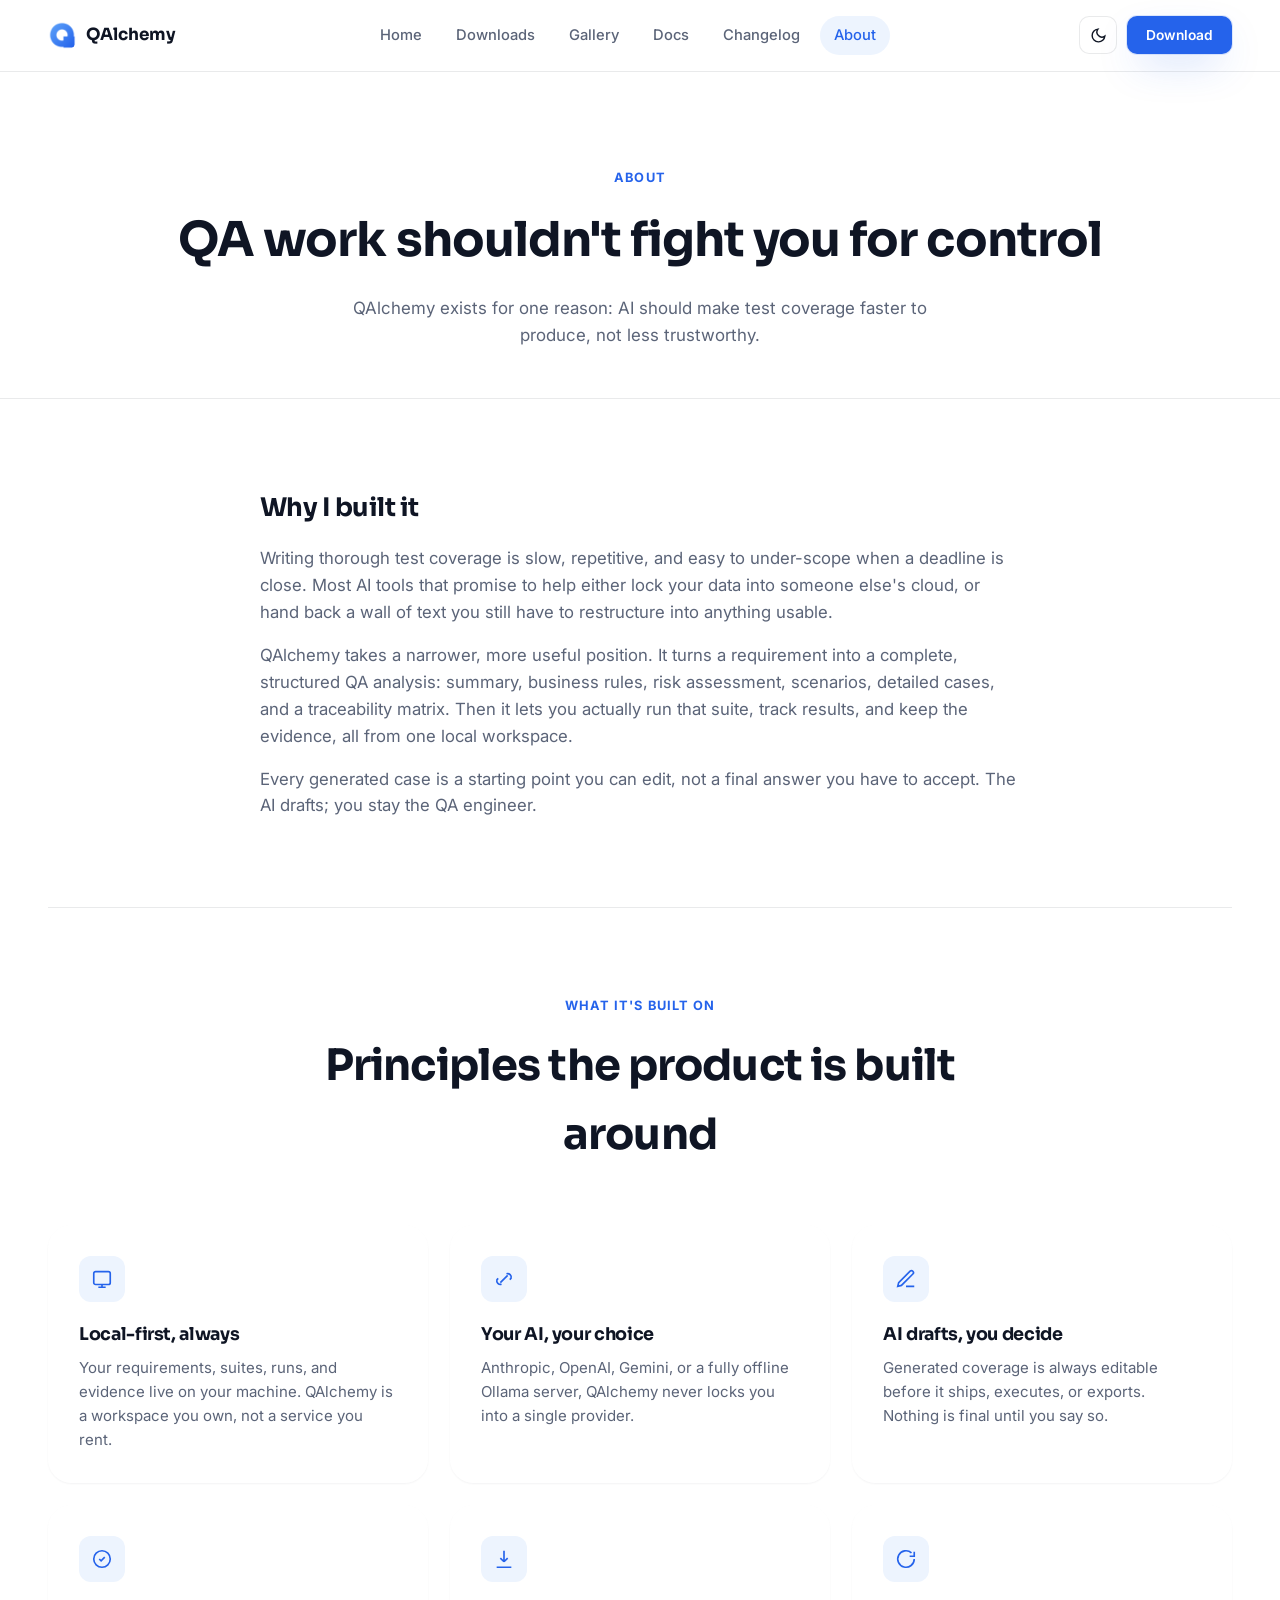
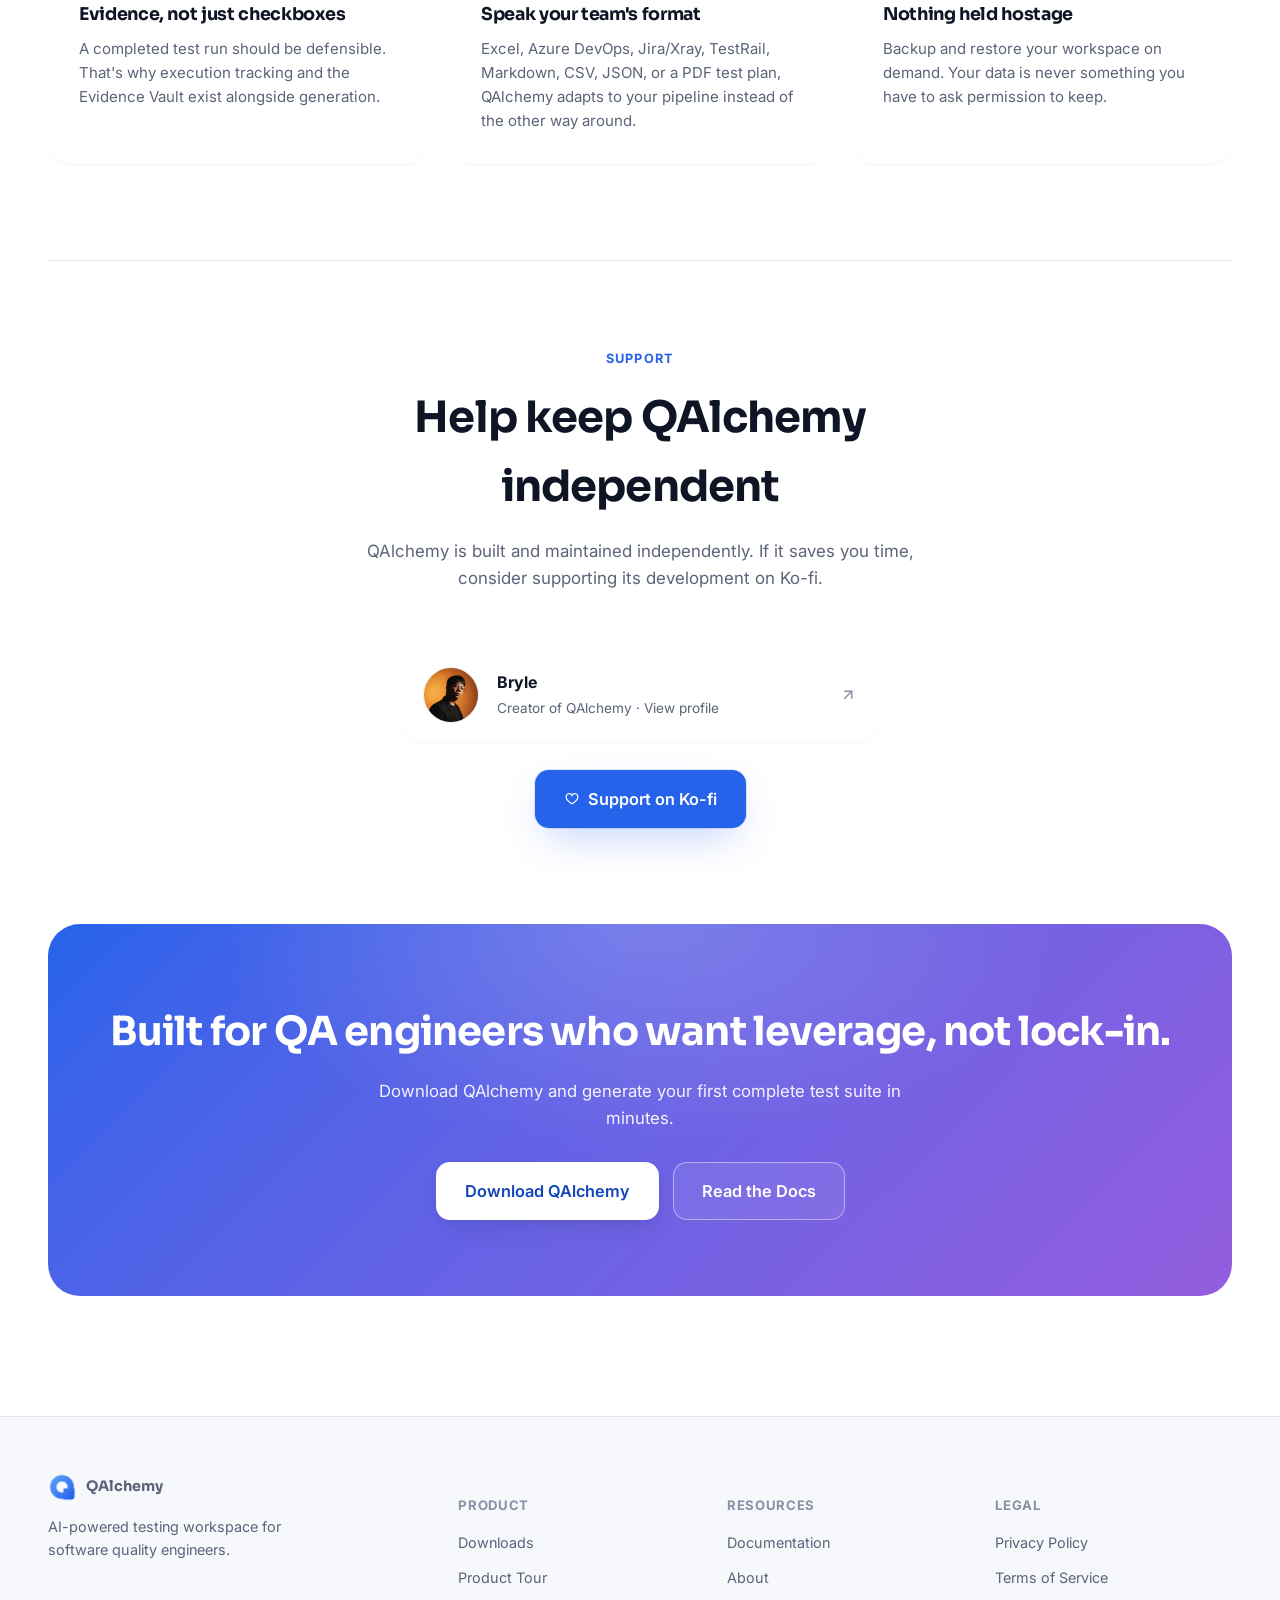
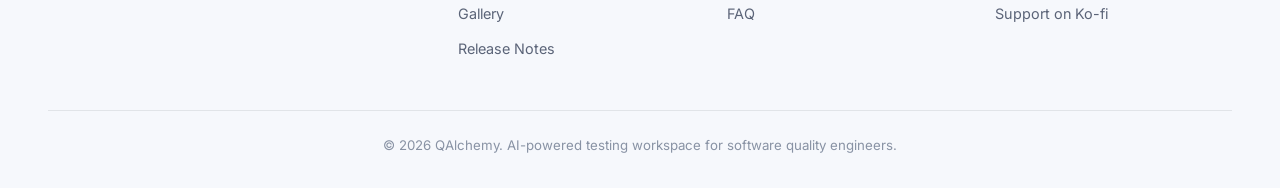
==== commit 06edca31: "Remove last name from creator credit on About page" ====
--- a/about.html
+++ b/about.html
@@ -119,9 +119,9 @@
     </div>
 
     <a href="https://bryle-briones.vercel.app/" target="_blank" rel="noopener noreferrer" class="creator-card reveal">
-      <img src="assets/creator.JPG" alt="Bryle Briones, creator of QAlchemy" class="creator-avatar">
+      <img src="assets/creator.JPG" alt="Bryle, creator of QAlchemy" class="creator-avatar">
       <div class="creator-text">
-        <span class="creator-name">Bryle Briones</span>
+        <span class="creator-name">Bryle</span>
         <span class="creator-role">Creator of QAlchemy &middot; View profile</span>
       </div>
       <svg viewBox="0 0 24 24" fill="none" stroke="currentColor" stroke-width="2" class="creator-arrow"><path d="M7 17L17 7M7 7h10v10"/></svg>
--- a/assets/css/main.css
+++ b/assets/css/main.css
@@ -117,12 +117,12 @@
   line-height: 1.6;
   -webkit-font-smoothing: antialiased;
   overflow-x: hidden;
-  transition: background .25s ease, color .25s ease, opacity .22s ease;
-  opacity: 0;
-}
-body.page-ready{ opacity: 1; }
+  transition: background .25s ease, color .25s ease;
+  animation: page-fade-in .25s ease;
+}
+@keyframes page-fade-in{ from{ opacity:0; } to{ opacity:1; } }
 @media (prefers-reduced-motion: reduce){
-  body{ opacity: 1; transition: background .25s ease, color .25s ease; }
+  body{ animation: none; }
 }
 img{ max-width: 100%; display: block; }
 a{ color: inherit; text-decoration: none; }
@@ -437,8 +437,26 @@
 }
 
 /* ---------------- Docs page ---------------- */
-.docs-shell{ display:grid; grid-template-columns: 250px 1fr; gap:52px; align-items:start; padding: 64px 0 120px; }
+.docs-shell{ display:grid; grid-template-columns: 250px 1fr; gap:52px; align-items:start; padding-top:64px; padding-bottom:120px; }
 .docs-toc{ position: sticky; top: calc(var(--nav-h) + 20px); display:flex; flex-direction:column; gap:4px; max-height: calc(100vh - 120px); overflow-y:auto; padding-right:8px; }
+.docs-search{
+  position:relative; display:flex; align-items:center; margin-bottom:14px;
+}
+.docs-search svg{
+  position:absolute; left:12px; width:16px; height:16px; color: var(--fg-faint); pointer-events:none;
+}
+.docs-search input{
+  width:100%; padding:9px 12px 9px 36px; font: inherit; font-size:0.88rem;
+  color: var(--fg); background: var(--surface); border:1px solid var(--border); border-radius:10px;
+  outline:none; transition: border-color .15s ease;
+}
+.docs-search input:focus{ border-color: var(--primary); }
+.docs-search input::placeholder{ color: var(--fg-faint); }
+.docs-search-count{ font-size:0.8rem; color: var(--fg-faint); margin:0 0 8px 2px; }
+.docs-no-results{
+  color: var(--fg-muted); padding:32px 0; font-size:0.98rem;
+}
+mark.docs-hit{ background: var(--primary-tint); color: var(--primary); border-radius:3px; padding:0 2px; }
 .docs-toc .toc-title{ font-size:0.74rem; font-weight:700; text-transform:uppercase; letter-spacing:.06em; color: var(--fg-faint); margin:16px 0 6px; }
 .docs-toc .toc-title:first-child{ margin-top:0; }
 .docs-toc a{ font-size:0.88rem; color: var(--fg-muted); padding:7px 11px; border-radius:9px; border-left:2px solid transparent; }
@@ -467,6 +485,7 @@
 @media (max-width: 980px){
   .docs-shell{ grid-template-columns: 1fr; }
   .docs-toc{ position:relative; top:0; max-height:none; flex-direction:row; flex-wrap:wrap; margin-bottom:32px; }
+  .docs-search{ width:100%; margin-bottom:6px; }
   .docs-toc .toc-title{ width:100%; margin:6px 0 0; }
 }
 
@@ -614,3 +633,23 @@
   .steps{ grid-template-columns: 1fr; }
   .foot-grid{ grid-template-columns: 1fr; }
 }
+@media (max-width: 640px){
+  .foot-grid{ gap:0; }
+  .foot-col{ border-bottom:1px solid var(--border); }
+  .foot-col:first-child{ border-bottom:none; padding-bottom:20px; }
+  .foot-col h5{
+    display:flex; align-items:center; justify-content:space-between; cursor:pointer;
+    margin:0; padding:16px 2px; user-select:none;
+  }
+  .foot-col h5::after{
+    content:'+'; font-size:1.1rem; font-weight:400; color: var(--fg-faint); transition: transform .2s ease;
+  }
+  .foot-col.is-open h5::after{ transform: rotate(45deg); }
+  .foot-col ul{
+    max-height:0; overflow:hidden; gap:0;
+    transition: max-height .25s ease, padding .25s ease;
+  }
+  .foot-col.is-open ul{ max-height:240px; padding-bottom:16px; gap:10px; }
+  .foot-col:first-child h5{ display:none; }
+  .foot-bottom{ margin-top:20px; padding-top:20px; border-top:none; }
+}
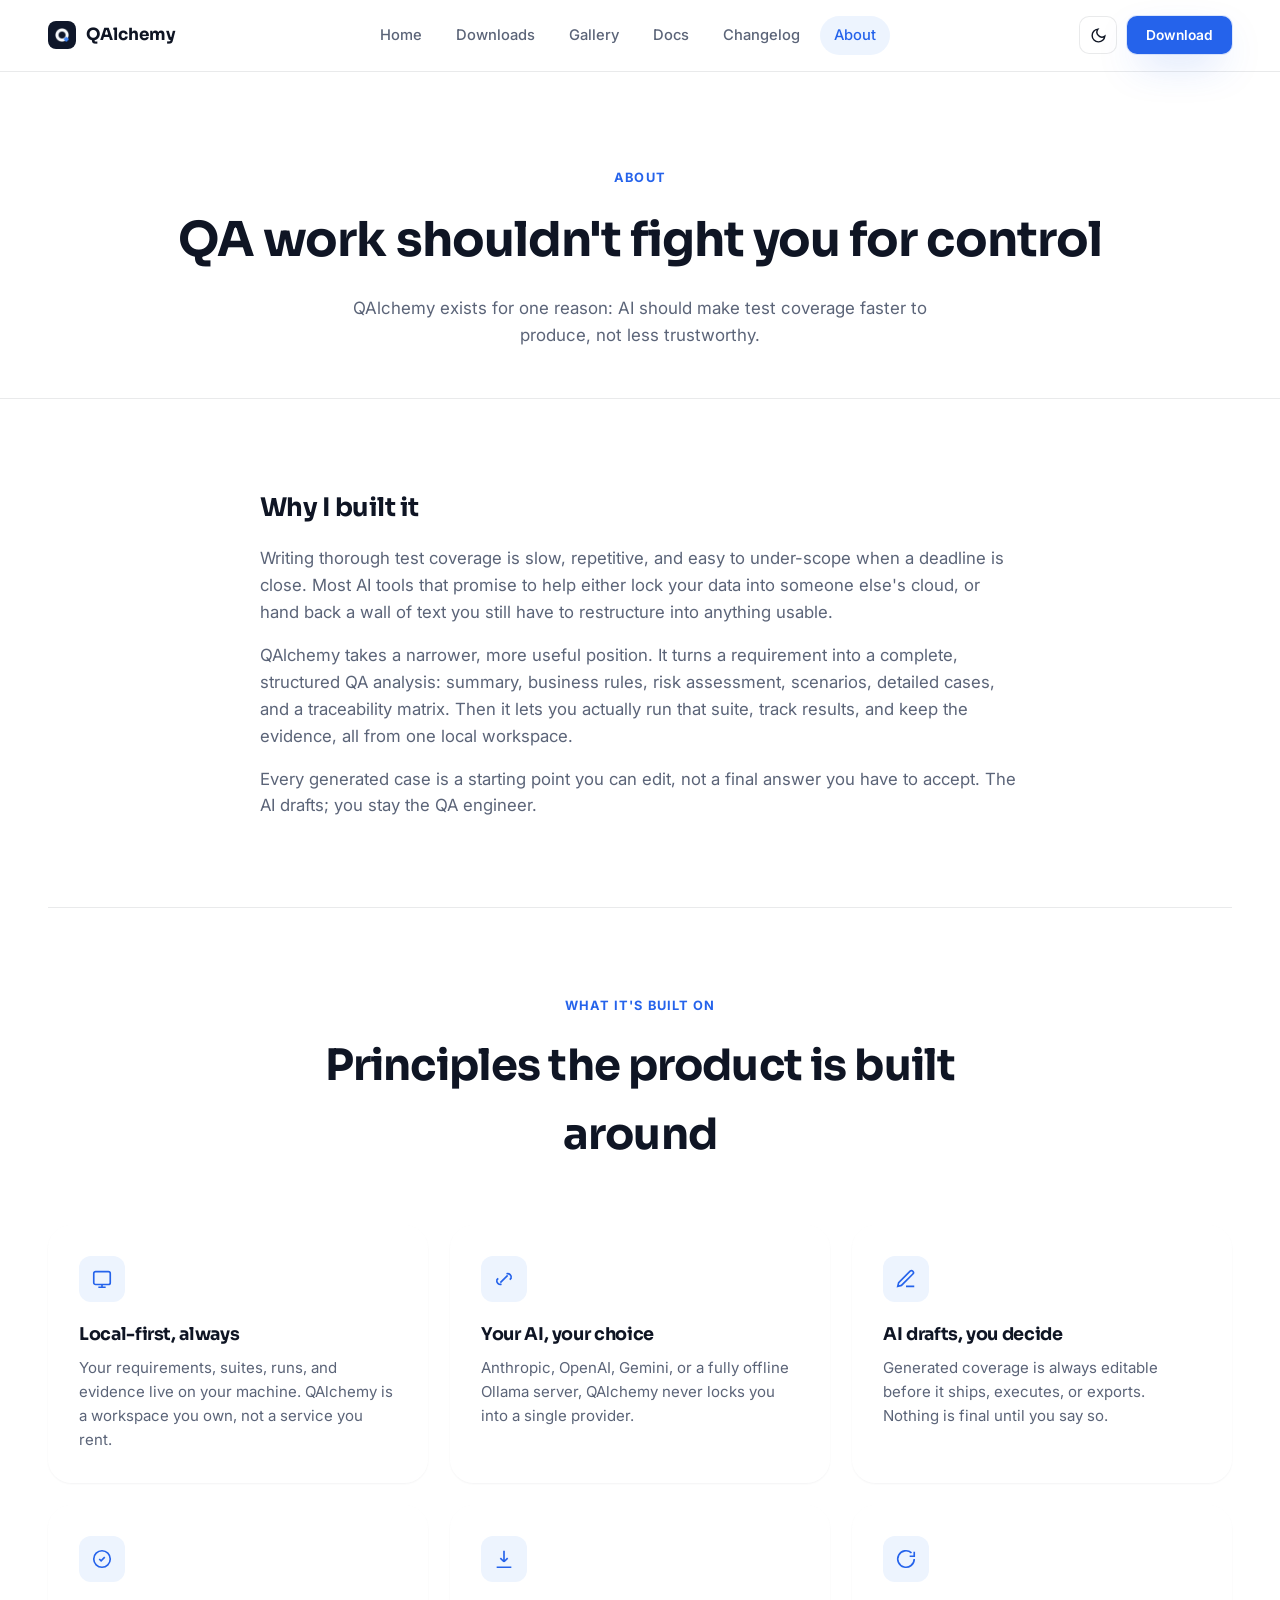
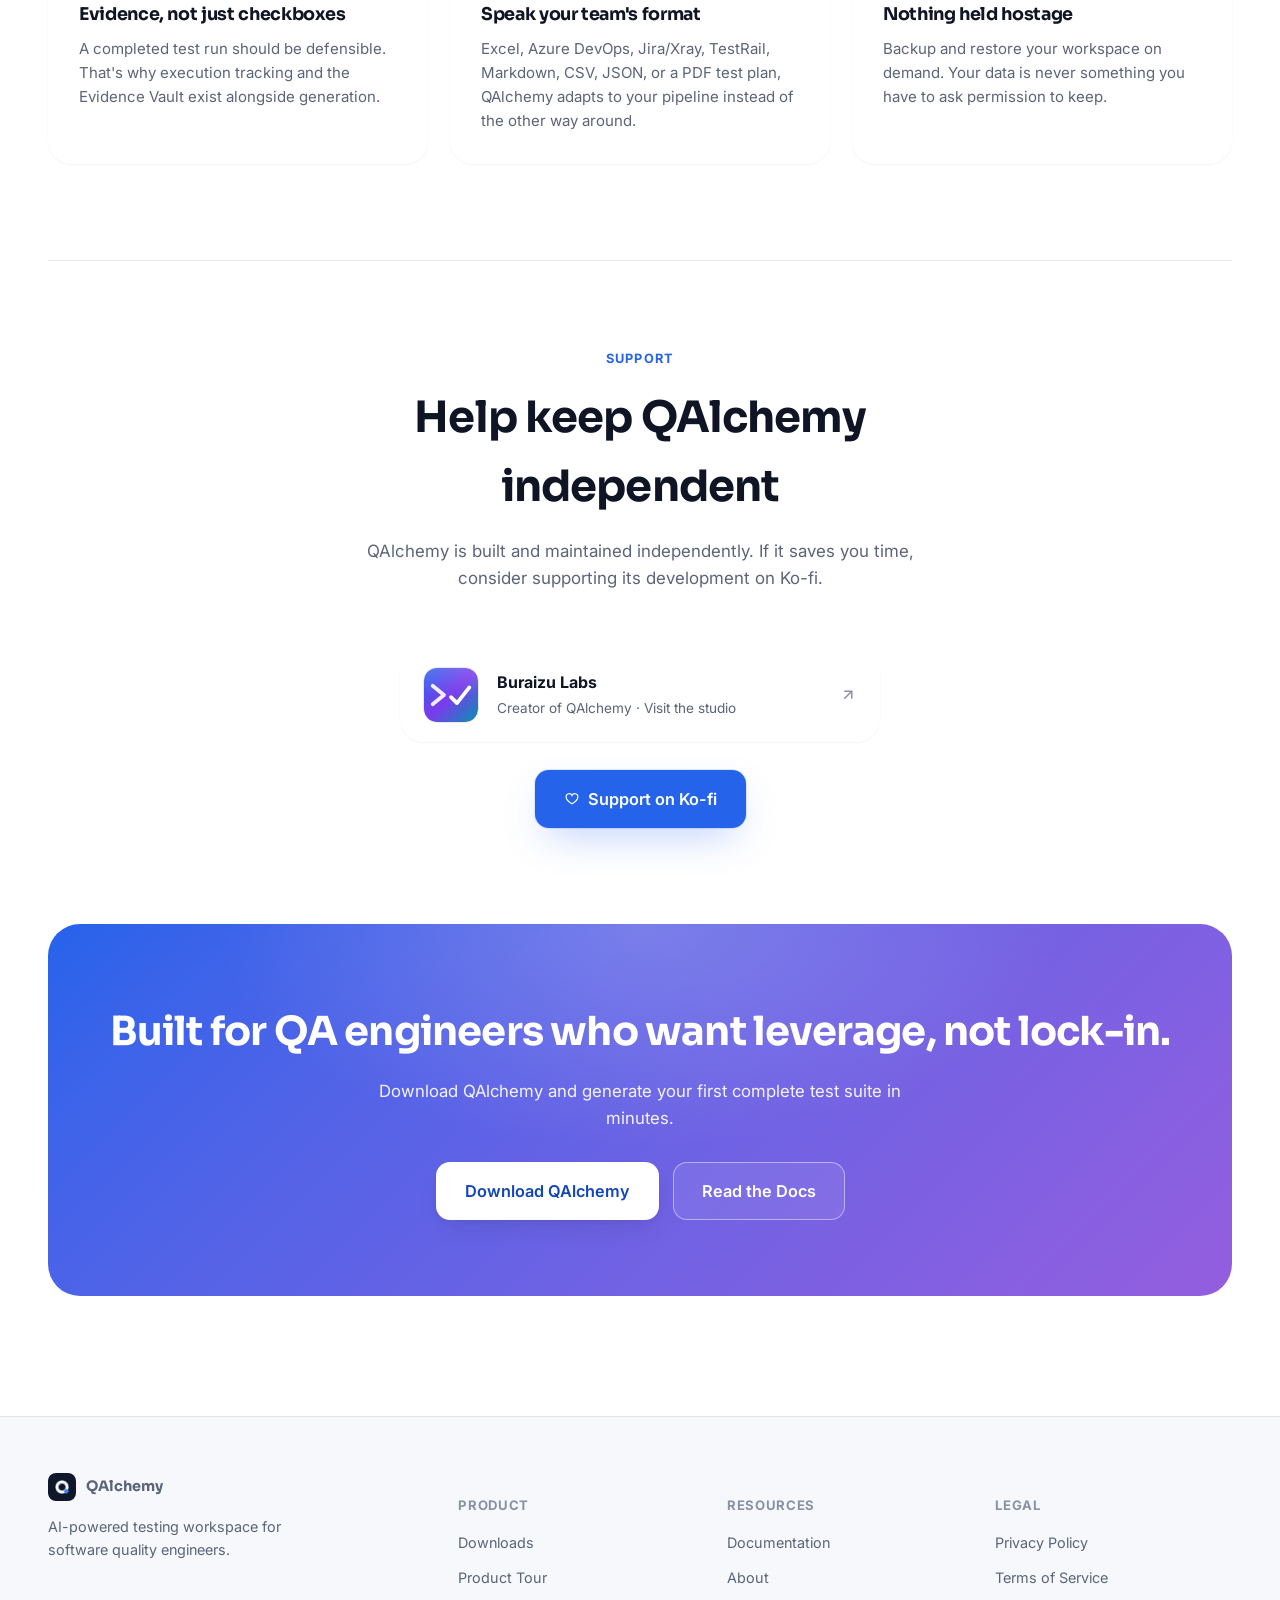
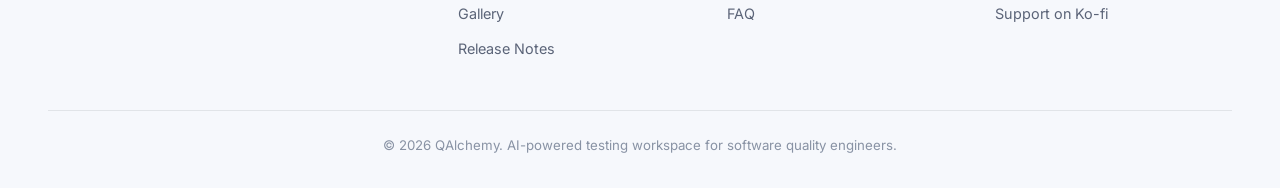
==== commit d5167e57: "Creator credit: Buraizu Labs, linking to https://buraizu-labs.vercel.app/ Co-Authored-By: Claude Opu" ====
--- a/about.html
+++ b/about.html
@@ -118,11 +118,11 @@
       <p>QAlchemy is built and maintained independently. If it saves you time, consider supporting its development on Ko-fi.</p>
     </div>
 
-    <a href="https://bryle-briones.vercel.app/" target="_blank" rel="noopener noreferrer" class="creator-card reveal">
-      <img src="assets/creator.JPG" alt="Bryle, creator of QAlchemy" class="creator-avatar">
+    <a href="https://buraizu-labs.vercel.app/" target="_blank" rel="noopener noreferrer" class="creator-card reveal">
+      <img src="assets/buraizu-labs-logo.svg" alt="" class="creator-avatar" style="border-radius:14px">
       <div class="creator-text">
-        <span class="creator-name">Bryle</span>
-        <span class="creator-role">Creator of QAlchemy &middot; View profile</span>
+        <span class="creator-name">Buraizu Labs</span>
+        <span class="creator-role">Creator of QAlchemy &middot; Visit the studio</span>
       </div>
       <svg viewBox="0 0 24 24" fill="none" stroke="currentColor" stroke-width="2" class="creator-arrow"><path d="M7 17L17 7M7 7h10v10"/></svg>
     </a>
--- a/assets/css/main.css
+++ b/assets/css/main.css
@@ -1,5 +1,5 @@
 /* ============================================================
-   QAlchemy Marketing Site — Design System
+   QAlchemy Marketing Site: Design System
    Premium SaaS aesthetic (Linear / Raycast / Supabase inspired)
    ============================================================ */
 
@@ -253,10 +253,6 @@
   .hero-actions{ justify-content:center; }
   .hero-visual{ margin-top: 56px; }
 }
-.hero-stack{ position:relative; animation: hero-shot-float 7s ease-in-out infinite; }
-@keyframes hero-shot-float{ 0%,100%{ transform: translateY(0); } 50%{ transform: translateY(-14px); } }
-@media (prefers-reduced-motion: reduce){ .hero-stack{ animation: none; } }
-
 .hero-shot-main{
   border-radius: var(--radius-lg); overflow:hidden; border:1px solid var(--border);
   box-shadow: var(--shadow-lg); background: var(--surface-solid); position:relative; z-index:3;
@@ -270,19 +266,19 @@
 .hero-shot-main .dots span:nth-child(1){ background: oklch(0.68 0.19 25); }
 .hero-shot-main .dots span:nth-child(2){ background: oklch(0.8 0.16 90); }
 .hero-shot-main .dots span:nth-child(3){ background: oklch(0.72 0.17 148); }
-.hero-shot-main .urlbar{ flex:1; text-align:center; font-size:0.78rem; color: var(--fg-faint); font-family: var(--font-mono); }
-.hero-shot-main img{ width:100%; display:block; aspect-ratio: 1600 / 1000; object-fit: cover; background: var(--bg-subtle); }
-
-.stack-shot{
-  position:absolute; inset:0; border-radius: var(--radius-lg); overflow:hidden;
-  border:1px solid var(--border); box-shadow: var(--shadow-md); background: var(--surface-solid);
-}
-.stack-shot img{ width:100%; height:100%; display:block; aspect-ratio: 1600 / 1000; object-fit: cover; object-position: top; background: var(--bg-subtle); }
-.stack-back-1{ z-index:2; transform: translate(16px, 16px) rotate(2.5deg) scale(0.98); opacity:.85; }
-.stack-back-2{ z-index:1; transform: translate(32px, 32px) rotate(5deg) scale(0.96); opacity:.6; }
-@media (max-width: 640px){
-  .stack-back-1{ transform: translate(10px, 10px) rotate(2deg) scale(0.98); }
-  .stack-back-2{ transform: translate(20px, 20px) rotate(4deg) scale(0.96); }
+.hero-shot-main .urlbar{
+  flex:1; text-align:center; font-size:0.78rem; color: var(--fg-faint); font-family: var(--font-mono);
+  transition: opacity 0.25s ease;
+}
+
+.hero-carousel-frame{ position:relative; aspect-ratio: 1600 / 1000; background: var(--bg-subtle); }
+.hero-carousel-img{
+  position:absolute; inset:0; width:100%; height:100%; display:block; object-fit: cover; object-position: top;
+  opacity:0; transition: opacity 0.6s ease;
+}
+.hero-carousel-img.is-active{ opacity:1; }
+@media (prefers-reduced-motion: reduce){
+  .hero-carousel-img, .hero-shot-main .urlbar{ transition: none; }
 }
 
 /* ---------------- Sections ---------------- */
@@ -322,6 +318,44 @@
   background: var(--surface-solid); transition: transform .35s cubic-bezier(.2,.7,.2,1), box-shadow .35s ease;
 }
 .showcase-media:hover{ transform: translateY(-6px); box-shadow: var(--shadow-glow); }
+
+.rubric-card{ padding: 32px; display:flex; flex-direction:column; gap:22px; background: linear-gradient(180deg, var(--surface-solid), var(--bg-subtle)); }
+.rubric-card:hover{ transform:none; }
+
+.rubric-think-bar{
+  display:flex; align-items:center; gap:8px; padding:8px 14px; margin:-4px 0 2px;
+  background: var(--bg-subtle); border:1px solid var(--border); border-radius: 999px; width:fit-content;
+}
+.rubric-think-text{ font-family: var(--font-mono, monospace); font-size:0.76rem; color: var(--fg-faint); letter-spacing:.01em; }
+.rubric-think-dot{
+  width:6px; height:6px; border-radius:50%; background: var(--primary); opacity:.35;
+  animation: rubric-pulse 1.2s ease-in-out infinite;
+}
+.rubric-think-dot:nth-child(2){ animation-delay:.2s; }
+.rubric-think-dot:nth-child(3){ animation-delay:.4s; }
+@keyframes rubric-pulse{ 0%,80%,100%{ opacity:.25; transform:scale(.85); } 40%{ opacity:1; transform:scale(1.15); } }
+
+.rubric-label{ display:block; font-size:0.74rem; font-weight:700; text-transform:uppercase; letter-spacing:.06em; color: var(--fg-faint); margin-bottom:10px; }
+.rubric-chips{ display:flex; flex-wrap:wrap; gap:8px; }
+.rubric-chip{
+  font-size:0.82rem; font-weight:600; color: var(--fg-muted); background: var(--bg-subtle);
+  border:1px solid var(--border); border-radius: 999px; padding:5px 12px; transition: border-color .2s ease, color .2s ease;
+}
+.rubric-chip:hover{ border-color: var(--primary); color: var(--fg); }
+
+.rubric-axis{ display:flex; align-items:flex-start; gap:16px; padding-top:16px; border-top:1px solid var(--border); }
+.rubric-axis-item{ flex:1; }
+.rubric-axis-item strong{ display:block; font-size:0.95rem; margin-bottom:3px; }
+.rubric-axis-item span{ font-size:0.85rem; color: var(--fg-muted); }
+.rubric-axis-sep{ font-size:1.1rem; color: var(--fg-faint); font-weight:700; margin-top:6px; }
+
+.rubric-scale{ display:flex; gap:6px; margin-top:10px; }
+.rubric-scale-pill{
+  font-size:0.72rem; font-weight:700; padding:4px 9px; border-radius:6px; border:1px solid transparent;
+}
+.sev-low, .pri-low{ color:#16a34a; background: rgba(22,163,74,.12); border-color: rgba(22,163,74,.3); }
+.sev-med, .pri-med{ color:#d97706; background: rgba(217,119,6,.12); border-color: rgba(217,119,6,.3); }
+.sev-high, .pri-high{ color:#dc2626; background: rgba(220,38,38,.14); border-color: rgba(220,38,38,.32); }
 .showcase-media img{ width:100%; display:block; aspect-ratio: 1600 / 1000; object-fit: cover; background: var(--bg-subtle); }
 
 /* ---------------- Feature cards (Why QAlchemy) ---------------- */
@@ -490,20 +524,47 @@
 }
 
 /* ---------------- Changelog ---------------- */
-.changelog-list{ display:flex; flex-direction:column; gap:0; max-width: 820px; margin: 0 auto; padding: 72px 0 120px; }
-.release{ position:relative; padding: 0 0 56px 40px; border-left: 2px solid var(--border); }
-.release:last-child{ border-left-color: transparent; padding-bottom:0; }
+.changelog-list{ display:flex; flex-direction:column; gap:0; max-width: 820px; padding: 64px 0 120px; }
+.release{ position:relative; padding: 0 0 40px 40px; border-left: 2px solid var(--border); }
+.release:last-of-type{ border-left-color: transparent; padding-bottom:0; }
 .release::before{
   content:""; position:absolute; left:-7px; top:2px; width:12px; height:12px; border-radius:50%;
   background: var(--primary); box-shadow: 0 0 0 4px var(--primary-tint);
 }
-.release-head{ display:flex; align-items:baseline; gap:14px; margin-bottom:14px; flex-wrap:wrap; }
+.release[open]{ padding-bottom:56px; }
+.release-head{
+  display:flex; align-items:baseline; gap:12px; margin-bottom:0; flex-wrap:wrap;
+  cursor:pointer; list-style:none; user-select:none; padding:2px 0 14px;
+}
+.release-head::-webkit-details-marker{ display:none; }
+.release-head::marker{ content:""; }
+.release-chev{
+  width:16px; height:16px; color:var(--fg-faint); flex:none; margin-top:2px;
+  transition: transform .18s ease; order:-1;
+}
+.release[open] .release-chev{ transform: rotate(90deg); color: var(--primary); }
 .release-version{ font-family: var(--font-display); font-size:1.4rem; font-weight:700; }
 .release-date{ color: var(--fg-faint); font-size:0.86rem; font-weight:500; }
 .release-badge{ font-size:0.72rem; font-weight:700; padding:3px 10px; border-radius:999px; background: var(--primary-tint); color: var(--primary); text-transform:uppercase; letter-spacing:.04em; }
-.release ul{ display:flex; flex-direction:column; gap:10px; }
+.release-badge-current{ background: var(--primary); color:#fff; }
+.release ul{ display:flex; flex-direction:column; gap:10px; padding-top:2px; }
 .release li{ display:flex; gap:10px; align-items:flex-start; font-size:0.96rem; color: var(--fg-muted); }
 .release li svg{ width:17px; height:17px; color: var(--primary); flex:none; margin-top:3px; }
+.release mark.docs-hit{ background: var(--primary-tint); color: var(--primary); border-radius:3px; padding:0 2px; }
+
+.changelog-toc .toc-title{ margin-top:0; }
+.changelog-toc a{ display:flex; align-items:center; gap:8px; }
+.toc-tag{ font-size:0.66rem; font-weight:700; padding:2px 7px; border-radius:999px; background: var(--primary-tint); color: var(--primary); text-transform:uppercase; letter-spacing:.03em; }
+.toc-tag-muted{ background: var(--surface); color: var(--fg-faint); }
+.changelog-toggle-all{
+  margin-top:18px; align-self:flex-start; background:none; border:1px solid var(--border); color: var(--fg-muted);
+  font-size:0.8rem; font-weight:600; padding:7px 13px; border-radius:9px; cursor:pointer; transition: all .15s ease;
+}
+.changelog-toggle-all:hover{ color: var(--fg); border-color: var(--fg-faint); }
+.changelog-no-results{ color: var(--fg-faint); font-size:0.94rem; padding-left:40px; }
+@media (max-width: 980px){
+  .changelog-toggle-all{ align-self:auto; }
+}
 
 /* ---------------- Preflight row (Downloads) ---------------- */
 .preflight-row{ display:flex; gap:16px; align-items:stretch; max-width:920px; margin:24px auto 0; }
